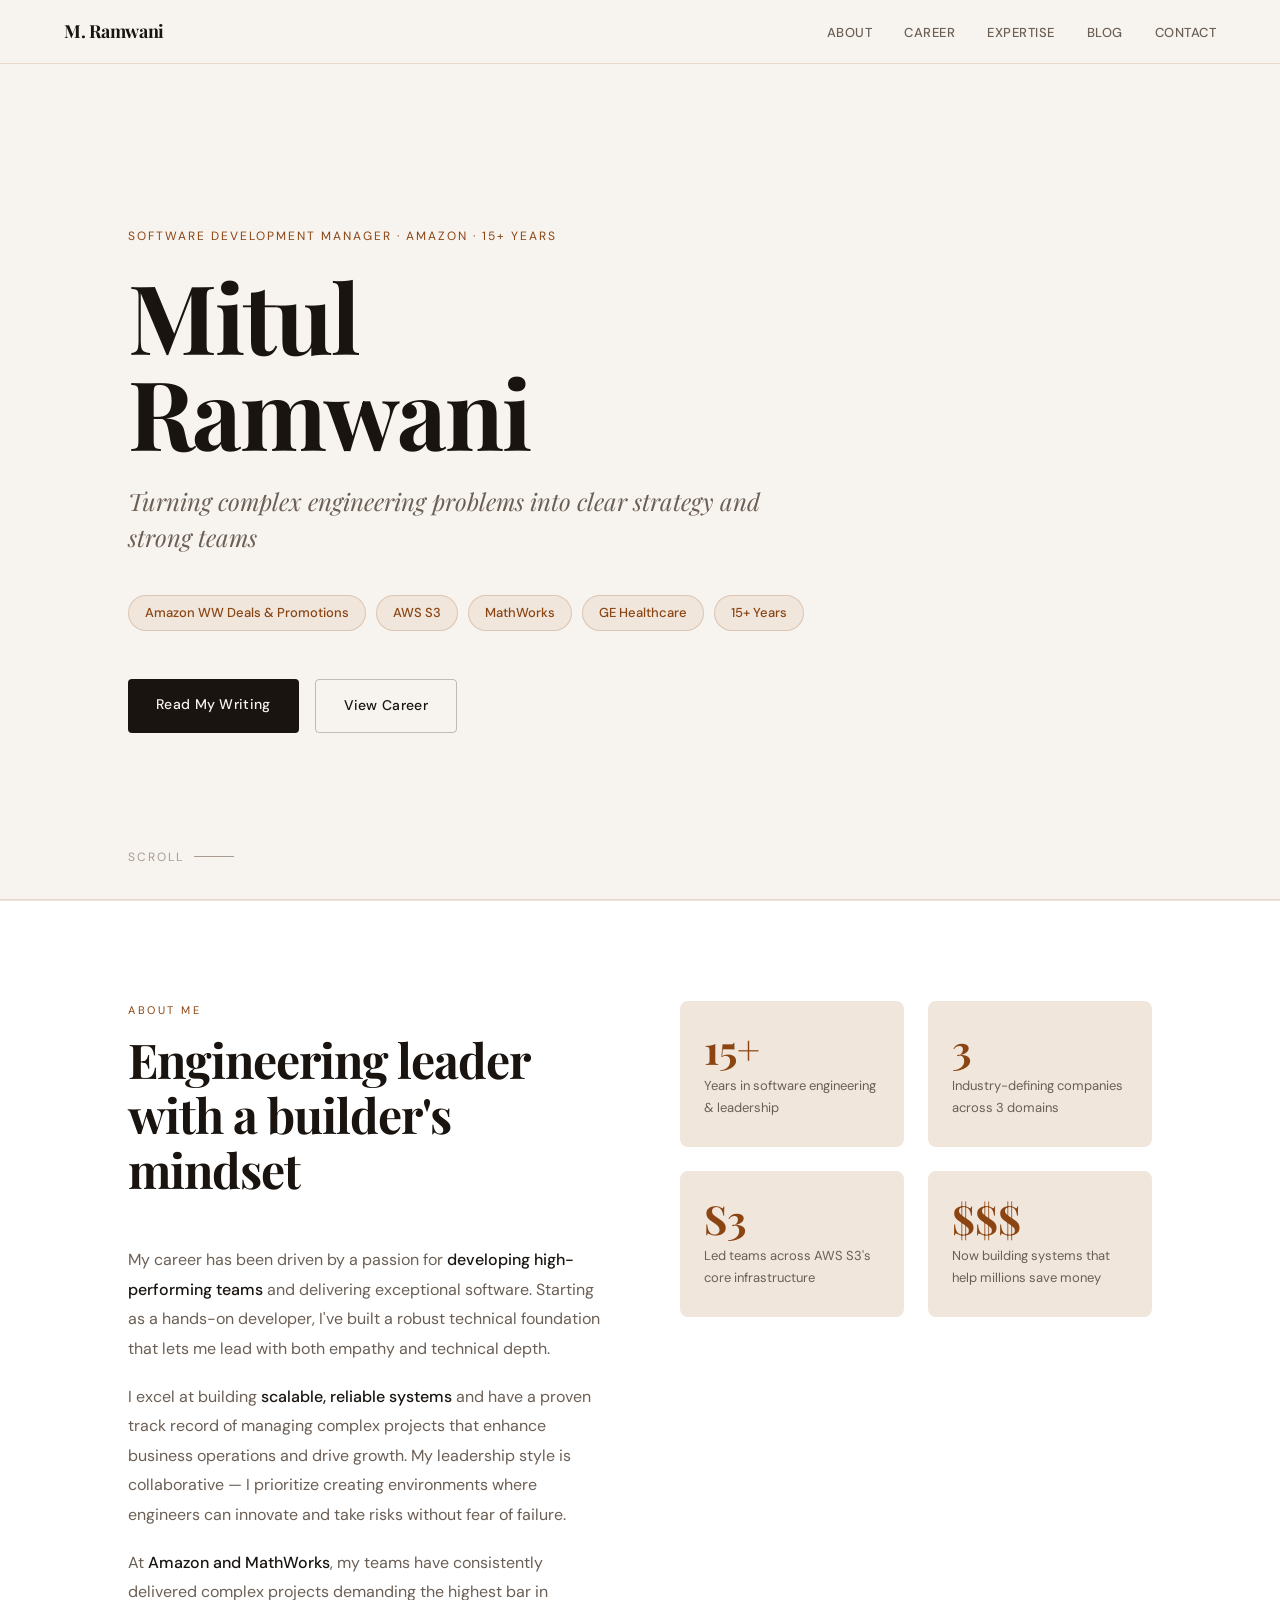
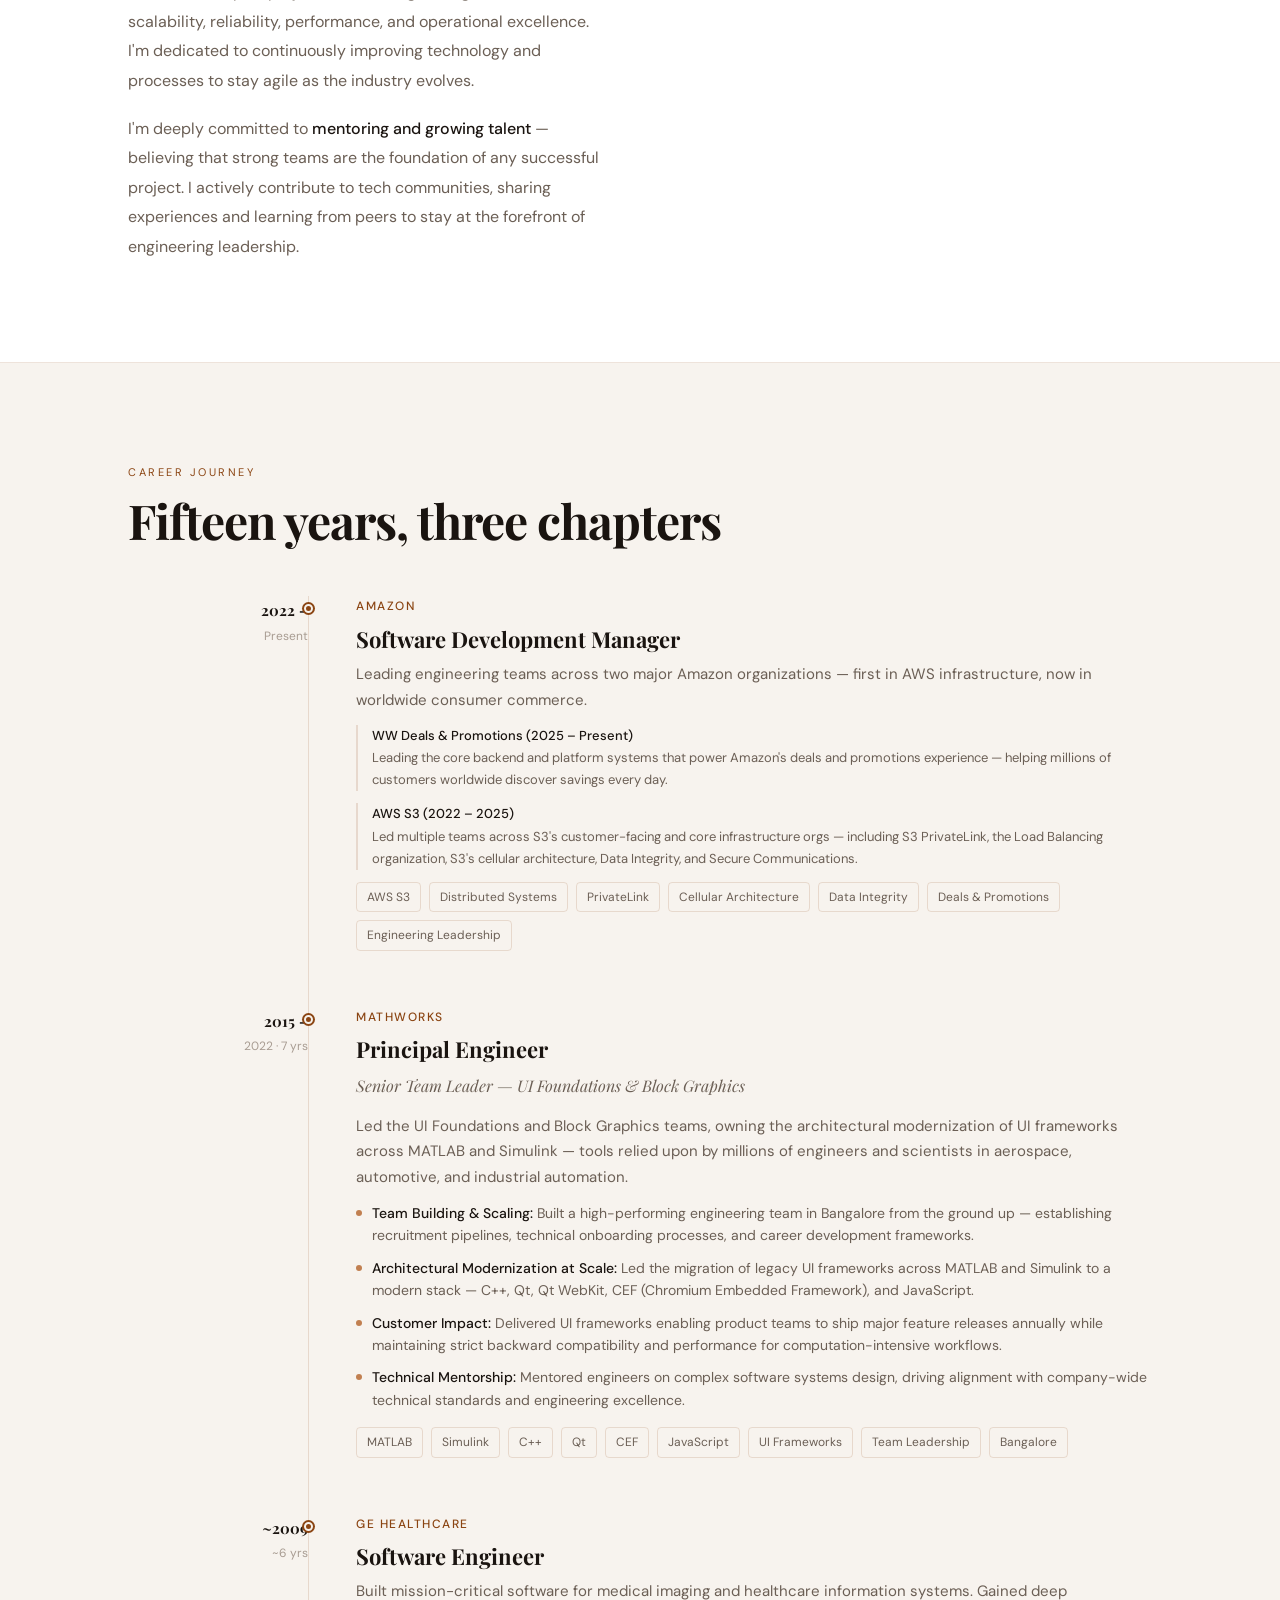
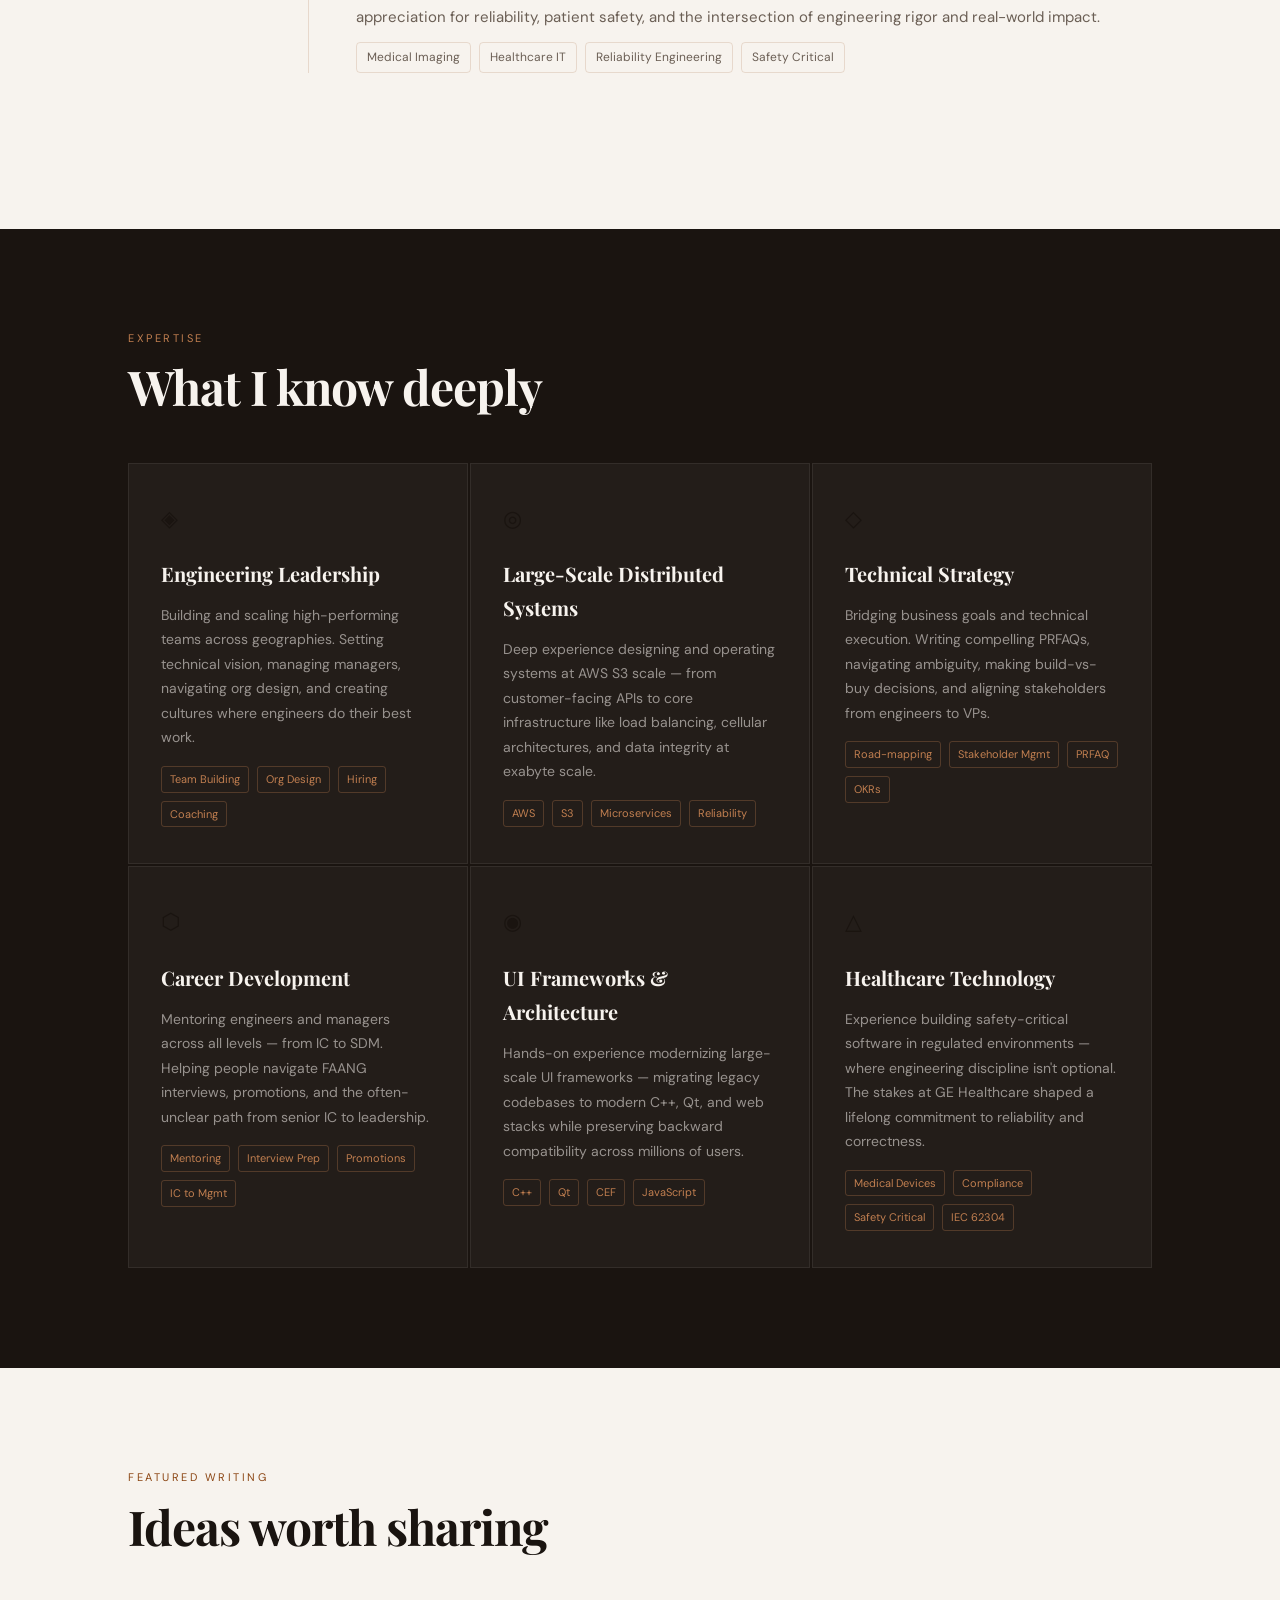
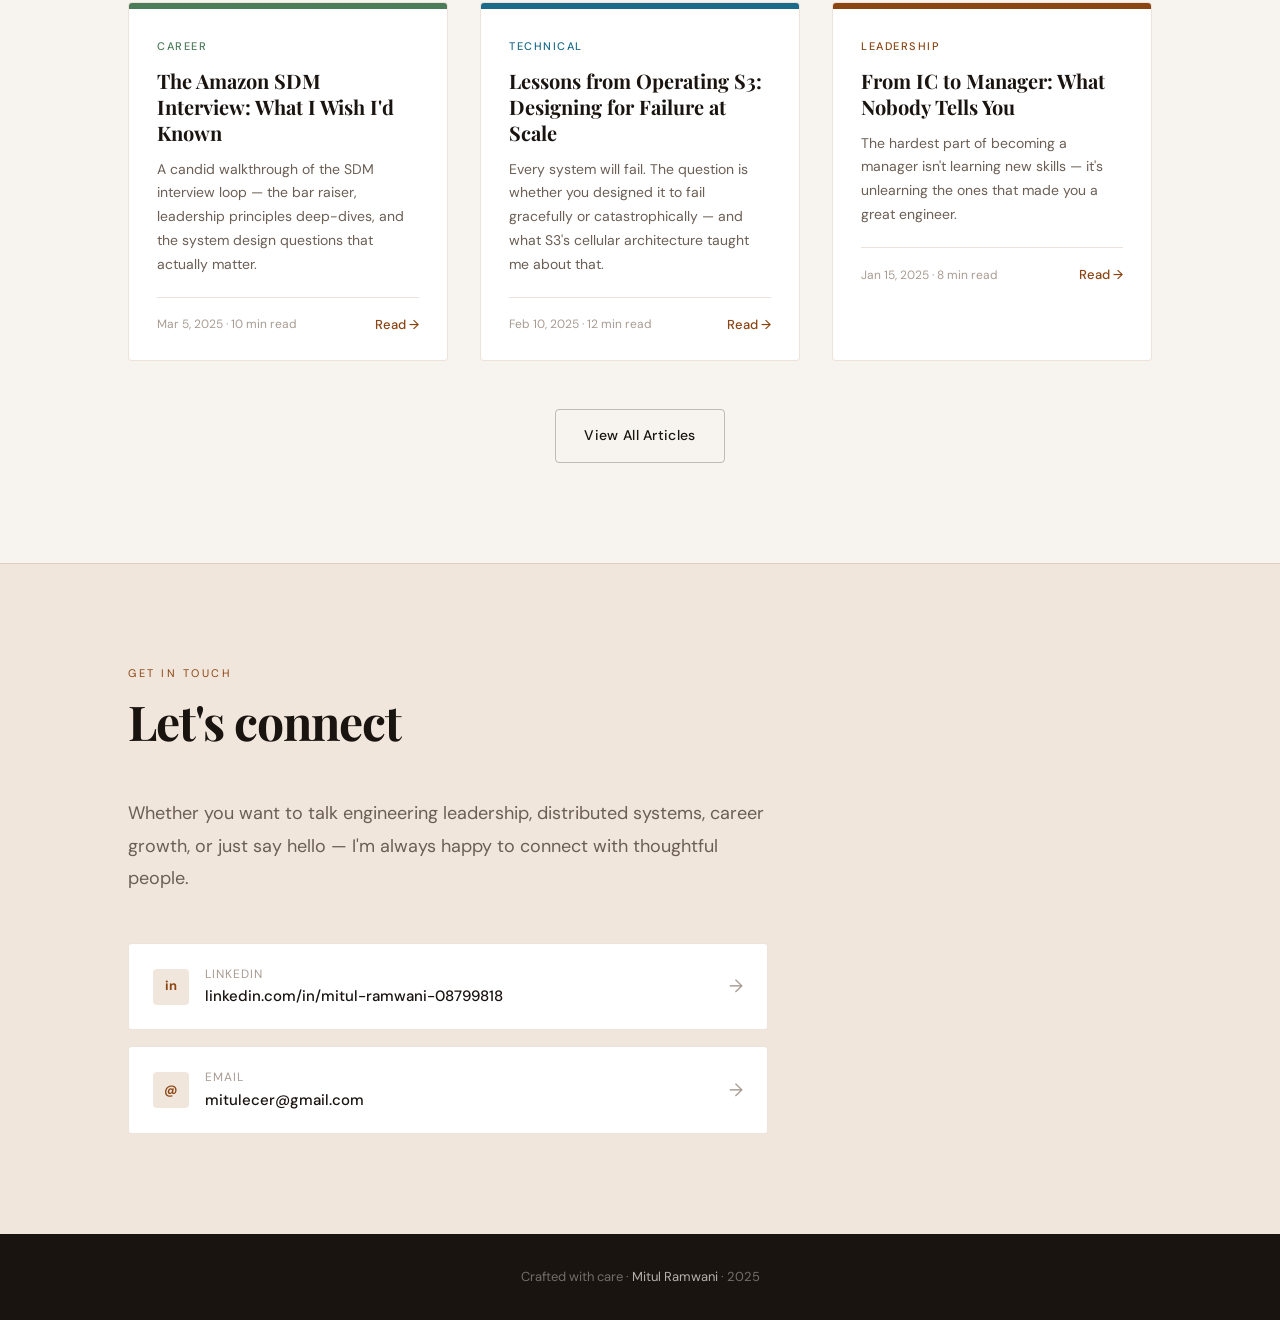
==== index.html @ 4fcb5274 "Add files via upload" ====
<!DOCTYPE html>
<html lang="en">
<head>
  <meta charset="UTF-8">
  <meta name="viewport" content="width=device-width, initial-scale=1.0">
  <meta name="description" content="Mitul Ramwani — Software Development Manager at Amazon. Engineering leader with 15+ years across Amazon, MathWorks, and GE Healthcare.">
  <title>Mitul Ramwani — Engineering Leader</title>
  <link href="https://fonts.googleapis.com/css2?family=Playfair+Display:wght@400;500;700&family=DM+Sans:wght@300;400;500&display=swap" rel="stylesheet">
  <link rel="stylesheet" href="css/styles.css">
</head>
<body>

  <!-- Each div is a slot — loader.js fetches and injects the matching section file -->
  <div id="nav-slot"></div>
  <div id="hero-slot"></div>
  <div id="about-slot"></div>
  <div id="career-slot"></div>
  <div id="expertise-slot"></div>
  <div id="blog-slot"></div>
  <div id="contact-slot"></div>

  <footer>
    Crafted with care &middot; <span>Mitul Ramwani</span> &middot; 2025
  </footer>

  <script src="js/blog-loader.js"></script>
  <script src="js/loader.js"></script>
</body>
</html>
---- css/styles.css ----
*, *::before, *::after { box-sizing: border-box; margin: 0; padding: 0; }
:root {
  --cream: #F7F3EE; --ink: #1A1410; --ink-muted: #6B5F55; --ink-light: #A89C92;
  --accent: #8B4513; --accent-light: #C17F50; --accent-pale: #F0E6DC;
  --border: rgba(139, 69, 19, 0.15);
  --serif: 'Playfair Display', Georgia, serif;
  --sans: 'DM Sans', system-ui, sans-serif;
}
html { scroll-behavior: smooth; }
body { background: var(--cream); color: var(--ink); font-family: var(--sans); font-size: 16px; line-height: 1.7; }

/* NAV */
nav { position: fixed; top: 0; left: 0; right: 0; z-index: 100; background: rgba(247,243,238,0.92); backdrop-filter: blur(8px); border-bottom: 1px solid var(--border); padding: 0 5%; display: flex; justify-content: space-between; align-items: center; height: 64px; }
.nav-logo { font-family: var(--serif); font-size: 18px; font-weight: 700; letter-spacing: -0.3px; color: var(--ink); text-decoration: none; }
.nav-links { display: flex; gap: 32px; list-style: none; }
.nav-links a { font-size: 13px; font-weight: 500; letter-spacing: 0.5px; text-transform: uppercase; color: var(--ink-muted); text-decoration: none; transition: color 0.2s; }
.nav-links a:hover { color: var(--accent); }

/* SECTIONS */
section { padding: 100px 10%; }

/* HERO */
.hero { min-height: 100vh; display: flex; flex-direction: column; justify-content: center; padding-top: 120px; padding-bottom: 60px; border-bottom: 1px solid var(--border); position: relative; }
.hero-eyebrow { font-size: 12px; letter-spacing: 2px; text-transform: uppercase; color: var(--accent); margin-bottom: 20px; }
.hero-name { font-family: var(--serif); font-size: clamp(52px, 8vw, 96px); font-weight: 700; line-height: 1.0; letter-spacing: -2px; color: var(--ink); margin-bottom: 24px; }
.hero-tagline { font-family: var(--serif); font-size: clamp(18px, 2.5vw, 24px); font-weight: 400; font-style: italic; color: var(--ink-muted); margin-bottom: 40px; max-width: 640px; line-height: 1.5; }
.hero-pills { display: flex; flex-wrap: wrap; gap: 10px; margin-bottom: 48px; }
.pill { background: var(--accent-pale); color: var(--accent); border: 1px solid rgba(139,69,19,0.2); border-radius: 100px; padding: 6px 16px; font-size: 13px; font-weight: 500; }
.hero-ctas { display: flex; gap: 16px; flex-wrap: wrap; }
.btn-primary { background: var(--ink); color: var(--cream); padding: 14px 28px; border-radius: 4px; font-size: 14px; font-weight: 500; text-decoration: none; letter-spacing: 0.3px; transition: background 0.2s; display: inline-block; }
.btn-primary:hover { background: var(--accent); }
.btn-secondary { background: transparent; color: var(--ink); border: 1px solid rgba(26,20,16,0.25); padding: 14px 28px; border-radius: 4px; font-size: 14px; font-weight: 500; text-decoration: none; letter-spacing: 0.3px; transition: all 0.2s; display: inline-block; }
.btn-secondary:hover { border-color: var(--accent); color: var(--accent); }
.hero-scroll { position: absolute; bottom: 32px; left: 10%; font-size: 12px; letter-spacing: 2px; text-transform: uppercase; color: var(--ink-light); display: flex; align-items: center; gap: 10px; }
.hero-scroll::after { content: ''; display: block; width: 40px; height: 1px; background: var(--ink-light); }

/* SHARED SECTION HEADERS */
.section-label { font-size: 11px; letter-spacing: 2.5px; text-transform: uppercase; color: var(--accent); margin-bottom: 12px; }
.section-title { font-family: var(--serif); font-size: clamp(32px, 4vw, 48px); font-weight: 700; line-height: 1.15; color: var(--ink); margin-bottom: 48px; letter-spacing: -1px; }

/* ABOUT */
.about { background: white; border-top: 1px solid var(--border); border-bottom: 1px solid var(--border); }
.about-grid { display: grid; grid-template-columns: 1fr 1fr; gap: 80px; align-items: start; }
.about-text p { font-size: 16px; color: var(--ink-muted); margin-bottom: 18px; line-height: 1.85; }
.about-text p strong { color: var(--ink); font-weight: 500; }
.about-text p:last-child { margin-bottom: 0; }
.about-stats { display: grid; grid-template-columns: 1fr 1fr; gap: 24px; }
.stat-card { background: var(--accent-pale); border-radius: 8px; padding: 28px 24px; }
.stat-number { font-family: var(--serif); font-size: 40px; font-weight: 700; color: var(--accent); line-height: 1; margin-bottom: 6px; }
.stat-label { font-size: 13px; color: var(--ink-muted); font-weight: 400; }

/* CAREER TIMELINE */
.timeline { position: relative; }
.timeline::before { content: ''; position: absolute; left: 180px; top: 0; bottom: 0; width: 1px; background: var(--border); }
.timeline-item { display: grid; grid-template-columns: 180px 1fr; gap: 48px; margin-bottom: 56px; position: relative; }
.timeline-item::before { content: ''; position: absolute; left: 176px; top: 8px; width: 9px; height: 9px; border-radius: 50%; background: var(--accent); border: 2px solid var(--cream); box-shadow: 0 0 0 2px var(--accent); z-index: 1; }
.timeline-date { text-align: right; padding-top: 2px; }
.timeline-year { font-family: var(--serif); font-size: 15px; font-weight: 700; color: var(--ink); }
.timeline-period { font-size: 12px; color: var(--ink-light); margin-top: 2px; }
.timeline-company { font-size: 12px; letter-spacing: 1.5px; text-transform: uppercase; color: var(--accent); margin-bottom: 4px; font-weight: 500; }
.timeline-role { font-family: var(--serif); font-size: 22px; font-weight: 700; color: var(--ink); margin-bottom: 4px; }
.timeline-role-sub { font-family: var(--serif); font-size: 16px; font-weight: 400; font-style: italic; color: var(--ink-muted); margin-bottom: 14px; }
.timeline-desc { font-size: 15px; color: var(--ink-muted); line-height: 1.7; margin-bottom: 12px; }
.timeline-sub { font-size: 13px; color: var(--ink-muted); line-height: 1.7; margin-bottom: 12px; padding-left: 14px; border-left: 2px solid var(--border); }
.timeline-sub strong { color: var(--ink); font-weight: 500; font-size: 13px; }
.timeline-accomplishments { margin-bottom: 16px; }
.accomplishment { display: flex; gap: 10px; margin-bottom: 10px; align-items: flex-start; }
.accomplishment-dot { width: 6px; height: 6px; border-radius: 50%; background: var(--accent-light); margin-top: 8px; flex-shrink: 0; }
.accomplishment-text { font-size: 14px; color: var(--ink-muted); line-height: 1.6; }
.accomplishment-text strong { color: var(--ink); font-weight: 500; }
.timeline-tags { display: flex; flex-wrap: wrap; gap: 8px; }
.tag { background: transparent; border: 1px solid var(--border); border-radius: 4px; padding: 4px 10px; font-size: 12px; color: var(--ink-muted); font-weight: 400; }

/* EXPERTISE */
.expertise-bg { background: var(--ink); }
.expertise-bg .section-title { color: var(--cream); }
.expertise-bg .section-label { color: var(--accent-light); }
.expertise-grid { display: grid; grid-template-columns: repeat(3, 1fr); gap: 2px; }
.expertise-card { background: rgba(255,255,255,0.04); padding: 36px 32px; border: 1px solid rgba(255,255,255,0.07); transition: background 0.2s; }
.expertise-card:hover { background: rgba(255,255,255,0.08); }
.expertise-icon { font-size: 22px; margin-bottom: 20px; display: block; }
.expertise-title { font-family: var(--serif); font-size: 20px; font-weight: 700; color: var(--cream); margin-bottom: 12px; }
.expertise-desc { font-size: 14px; color: rgba(247,243,238,0.55); line-height: 1.75; }
.expertise-skills { margin-top: 16px; display: flex; flex-wrap: wrap; gap: 8px; }
.expertise-skill { font-size: 11px; color: var(--accent-light); border: 1px solid rgba(193,127,80,0.3); border-radius: 3px; padding: 3px 8px; }

/* BLOG */
.blog-grid { display: grid; grid-template-columns: repeat(3, 1fr); gap: 32px; }
.blog-card { background: white; border: 1px solid var(--border); border-radius: 4px; overflow: hidden; transition: transform 0.2s; cursor: pointer; }
.blog-card:hover { transform: translateY(-4px); }
.blog-card-top { height: 6px; }
.blog-card-body { padding: 28px 28px 24px; }
.blog-cat { font-size: 11px; letter-spacing: 1.5px; text-transform: uppercase; font-weight: 500; margin-bottom: 12px; }
.blog-title { font-family: var(--serif); font-size: 20px; font-weight: 700; line-height: 1.3; color: var(--ink); margin-bottom: 12px; }
.blog-excerpt { font-size: 14px; color: var(--ink-muted); line-height: 1.7; margin-bottom: 20px; }
.blog-meta { display: flex; justify-content: space-between; align-items: center; font-size: 12px; color: var(--ink-light); border-top: 1px solid var(--border); padding-top: 16px; }
.blog-read-more { font-size: 13px; color: var(--accent); font-weight: 500; text-decoration: none; }

/* CONTACT */
.contact-bg { background: var(--accent-pale); border-top: 1px solid var(--border); }
.contact-inner { max-width: 640px; }
.contact-intro { font-size: 18px; color: var(--ink-muted); line-height: 1.8; margin-bottom: 48px; }
.contact-links { display: flex; flex-direction: column; gap: 16px; }
.contact-link { display: flex; align-items: center; gap: 16px; padding: 20px 24px; background: white; border: 1px solid var(--border); border-radius: 4px; text-decoration: none; color: var(--ink); transition: border-color 0.2s, transform 0.15s; }
.contact-link:hover { border-color: var(--accent); transform: translateX(4px); }
.contact-link-icon { width: 36px; height: 36px; background: var(--accent-pale); border-radius: 4px; display: flex; align-items: center; justify-content: center; font-size: 13px; font-weight: 700; color: var(--accent); flex-shrink: 0; }
.contact-link-text { flex: 1; }
.contact-link-label { font-size: 12px; color: var(--ink-light); text-transform: uppercase; letter-spacing: 1px; }
.contact-link-value { font-size: 15px; font-weight: 500; color: var(--ink); }
.contact-link-arrow { font-size: 18px; color: var(--ink-light); }

/* FOOTER */
footer { background: var(--ink); color: rgba(247,243,238,0.4); text-align: center; padding: 32px; font-size: 13px; }
footer span { color: rgba(247,243,238,0.7); }

/* RESPONSIVE */
@media (max-width: 900px) {
  .about-grid { grid-template-columns: 1fr; gap: 48px; }
  .expertise-grid { grid-template-columns: 1fr; }
  .blog-grid { grid-template-columns: 1fr; }
  .timeline::before { left: 0; }
  .timeline-item { grid-template-columns: 1fr; gap: 8px; }
  .timeline-item::before { left: -4px; }
  .timeline-date { text-align: left; }
  .nav-links { gap: 16px; }
  section { padding: 80px 6%; }
}
@media (max-width: 600px) {
  .nav-links { display: none; }
  .hero-name { font-size: 52px; }
  .about-stats { grid-template-columns: 1fr; }
}
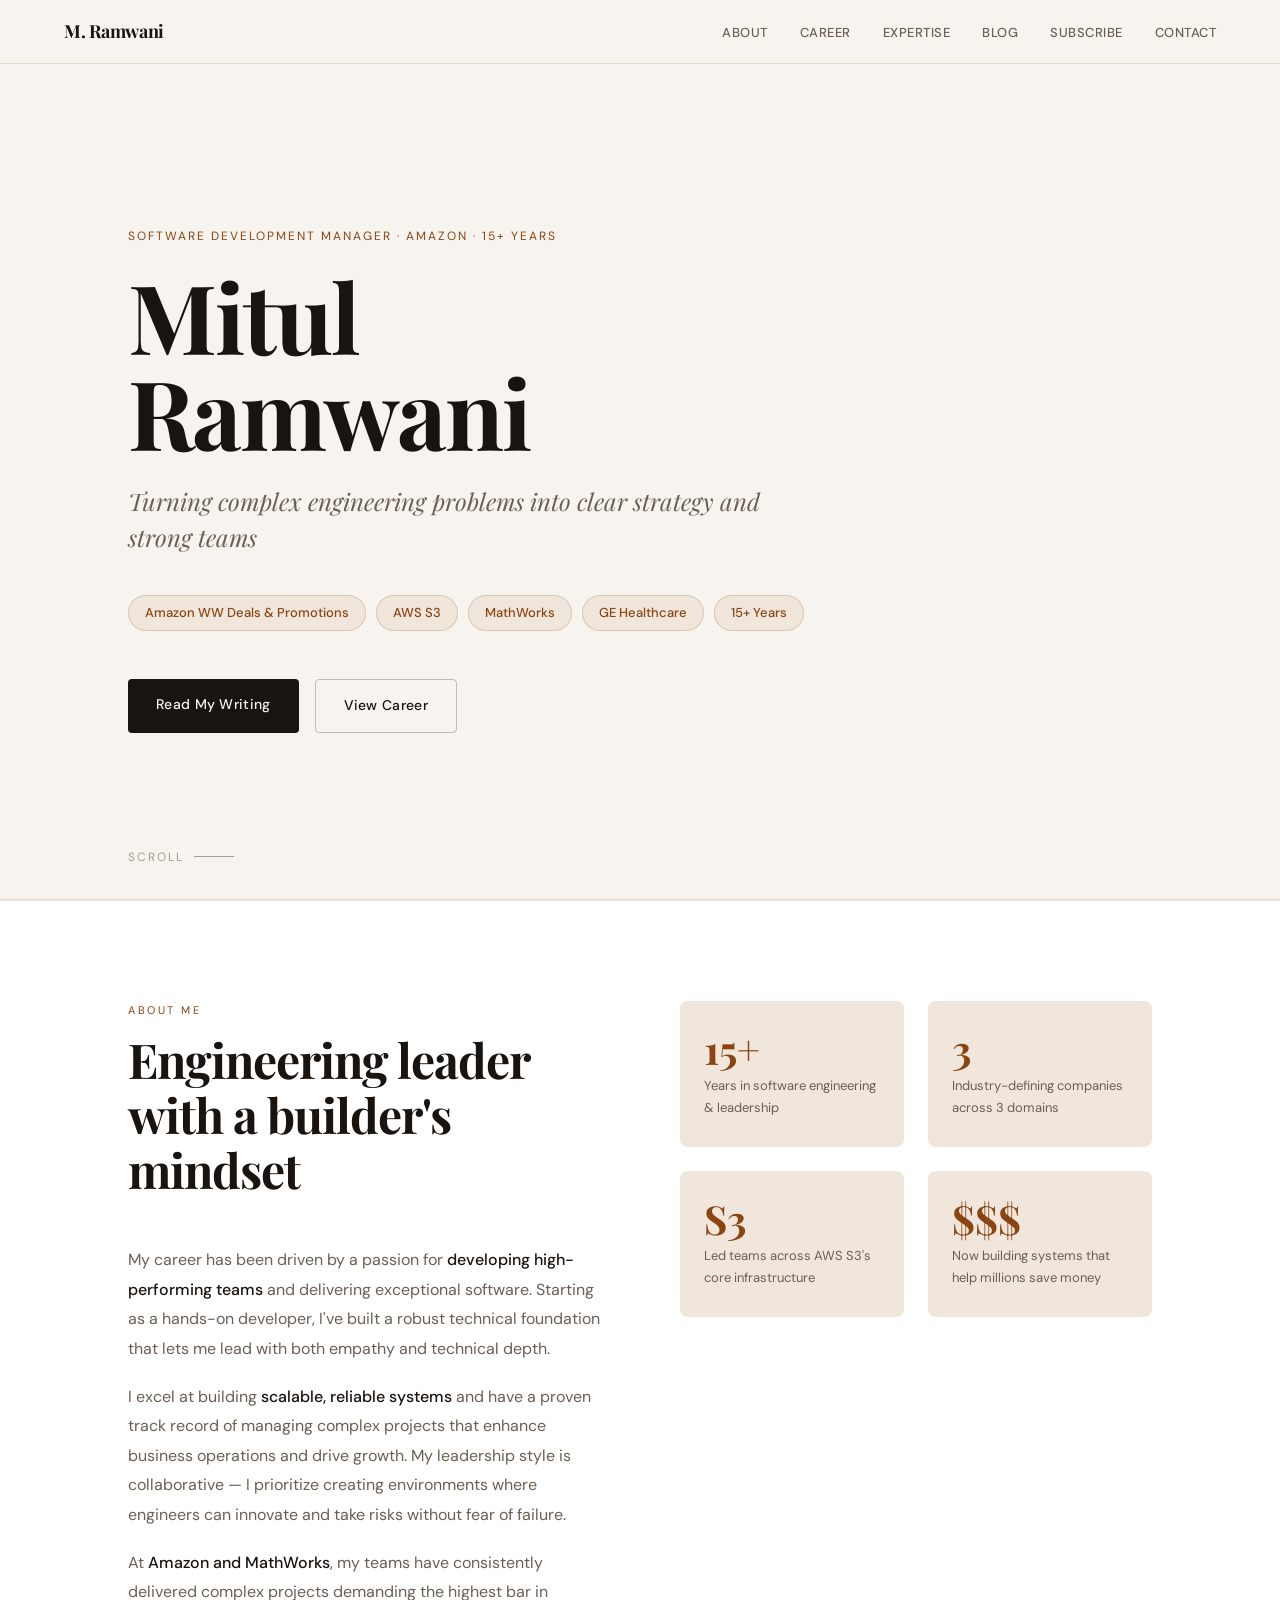
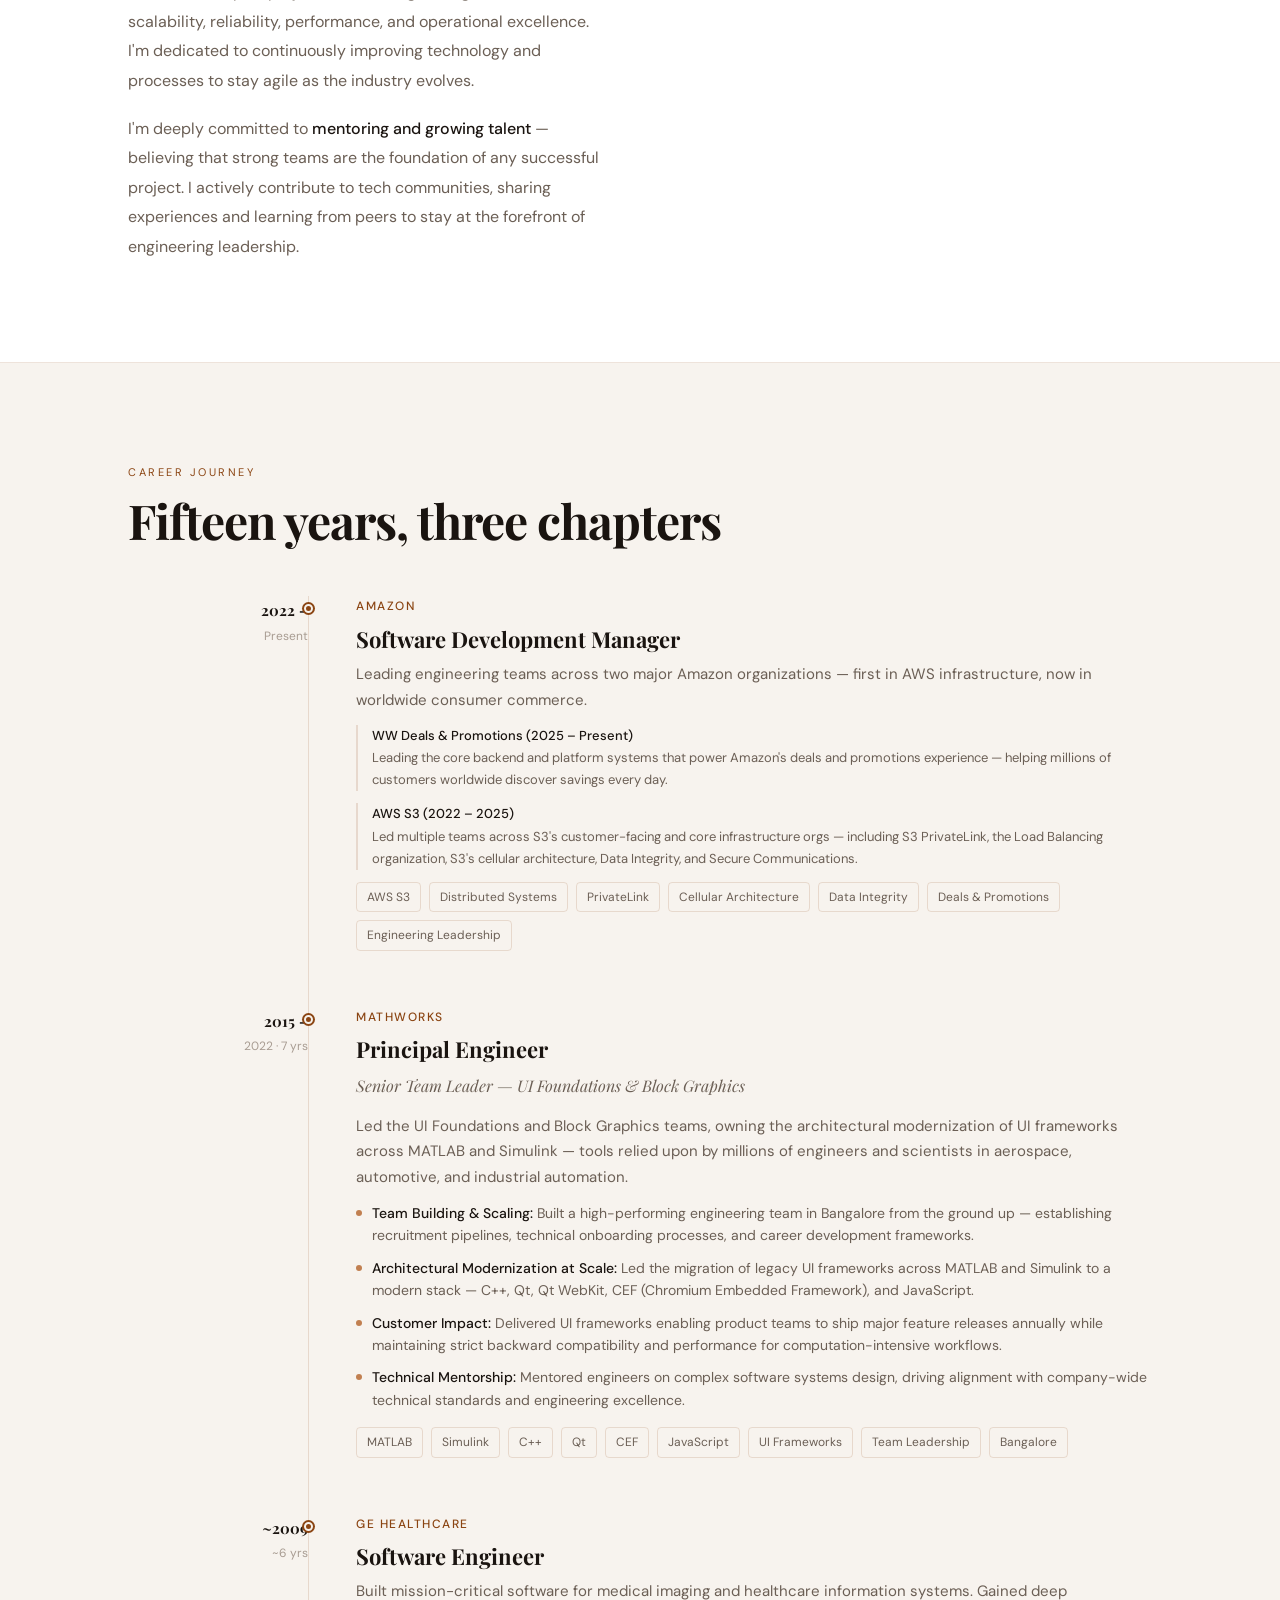
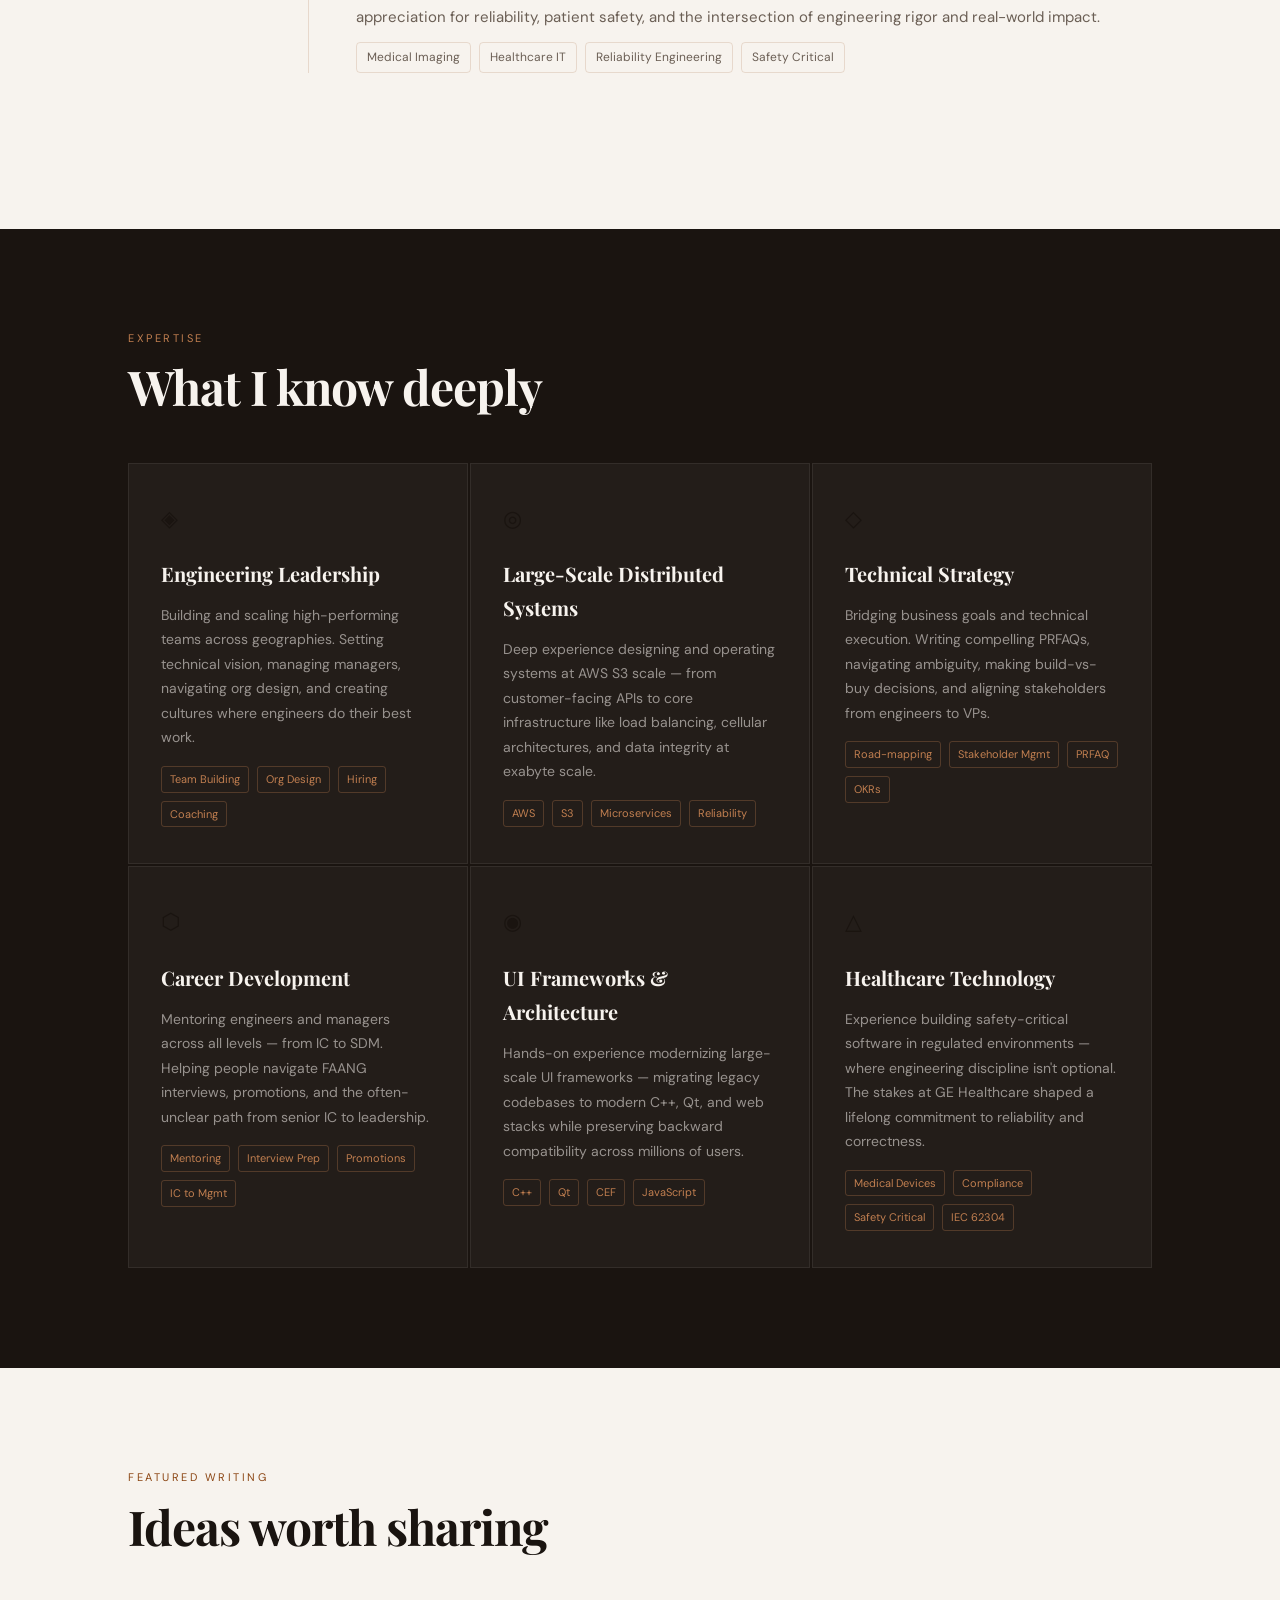
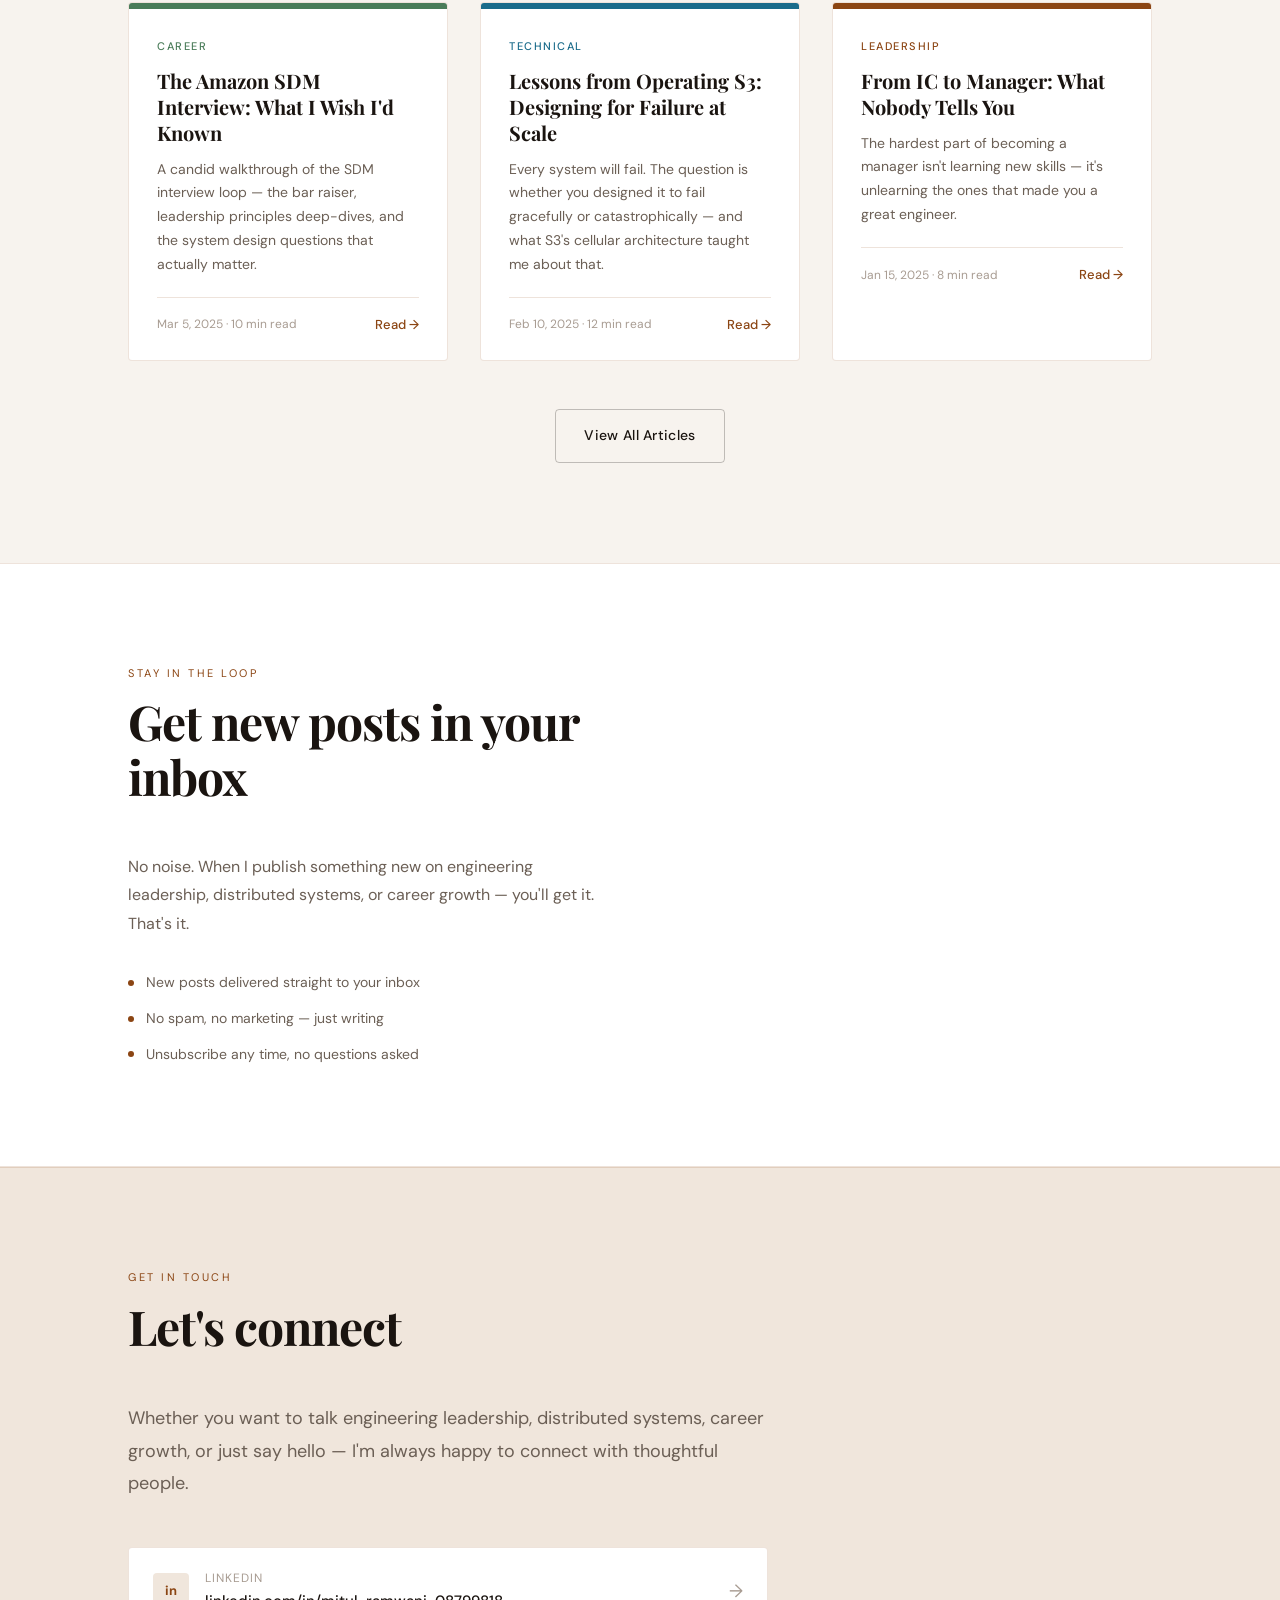
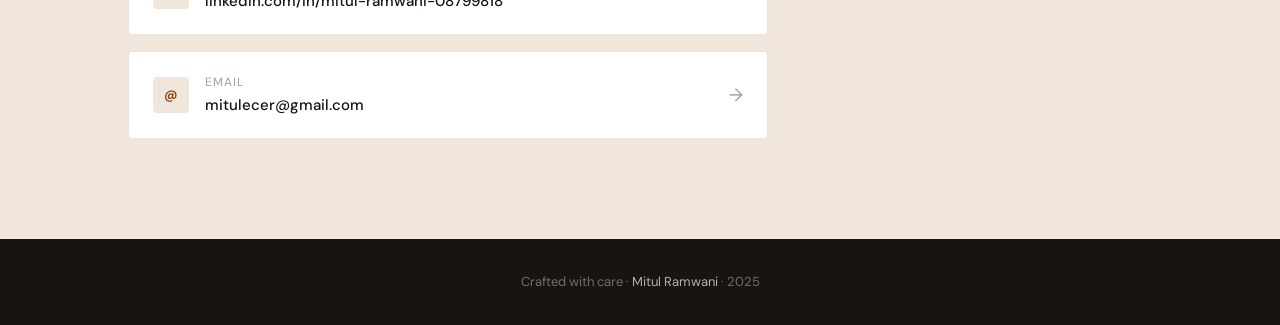
==== commit d6424cf6: "Add files via upload" ====
--- a/index.html
+++ b/index.html
@@ -10,13 +10,13 @@
 </head>
 <body>
 
-  <!-- Each div is a slot — loader.js fetches and injects the matching section file -->
   <div id="nav-slot"></div>
   <div id="hero-slot"></div>
   <div id="about-slot"></div>
   <div id="career-slot"></div>
   <div id="expertise-slot"></div>
   <div id="blog-slot"></div>
+  <div id="subscribe-slot"></div>
   <div id="contact-slot"></div>
 
   <footer>
--- a/css/styles.css
+++ b/css/styles.css
@@ -130,3 +130,23 @@
   .hero-name { font-size: 52px; }
   .about-stats { grid-template-columns: 1fr; }
 }
+
+/* SUBSCRIBE */
+#subscribe { background: white; border-top: 1px solid var(--border); border-bottom: 1px solid var(--border); }
+.subscribe-inner { display: grid; grid-template-columns: 1fr 1fr; gap: 80px; align-items: center; }
+.subscribe-desc { font-size: 16px; color: var(--ink-muted); line-height: 1.8; margin-bottom: 32px; }
+.subscribe-bullets { display: flex; flex-direction: column; gap: 12px; }
+.subscribe-bullet { display: flex; align-items: center; gap: 12px; font-size: 14px; color: var(--ink-muted); }
+.subscribe-bullet-dot { width: 6px; height: 6px; border-radius: 50%; background: var(--accent); flex-shrink: 0; }
+.subscribe-right { display: flex; align-items: center; justify-content: center; }
+.subscribe-form-wrapper { width: 100%; }
+
+/* ConvertKit form overrides — matches site aesthetic */
+.subscribe-form-wrapper .formkit-form { background: transparent !important; border: none !important; padding: 0 !important; box-shadow: none !important; }
+.subscribe-form-wrapper .formkit-field input { font-family: var(--sans) !important; border: 1px solid var(--border) !important; border-radius: 4px !important; padding: 12px 16px !important; font-size: 15px !important; background: var(--cream) !important; color: var(--ink) !important; }
+.subscribe-form-wrapper .formkit-submit { background: var(--ink) !important; border-radius: 4px !important; font-family: var(--sans) !important; font-size: 14px !important; font-weight: 500 !important; letter-spacing: 0.3px !important; padding: 14px 28px !important; transition: background 0.2s !important; }
+.subscribe-form-wrapper .formkit-submit:hover { background: var(--accent) !important; }
+
+@media (max-width: 900px) {
+  .subscribe-inner { grid-template-columns: 1fr; gap: 40px; }
+}
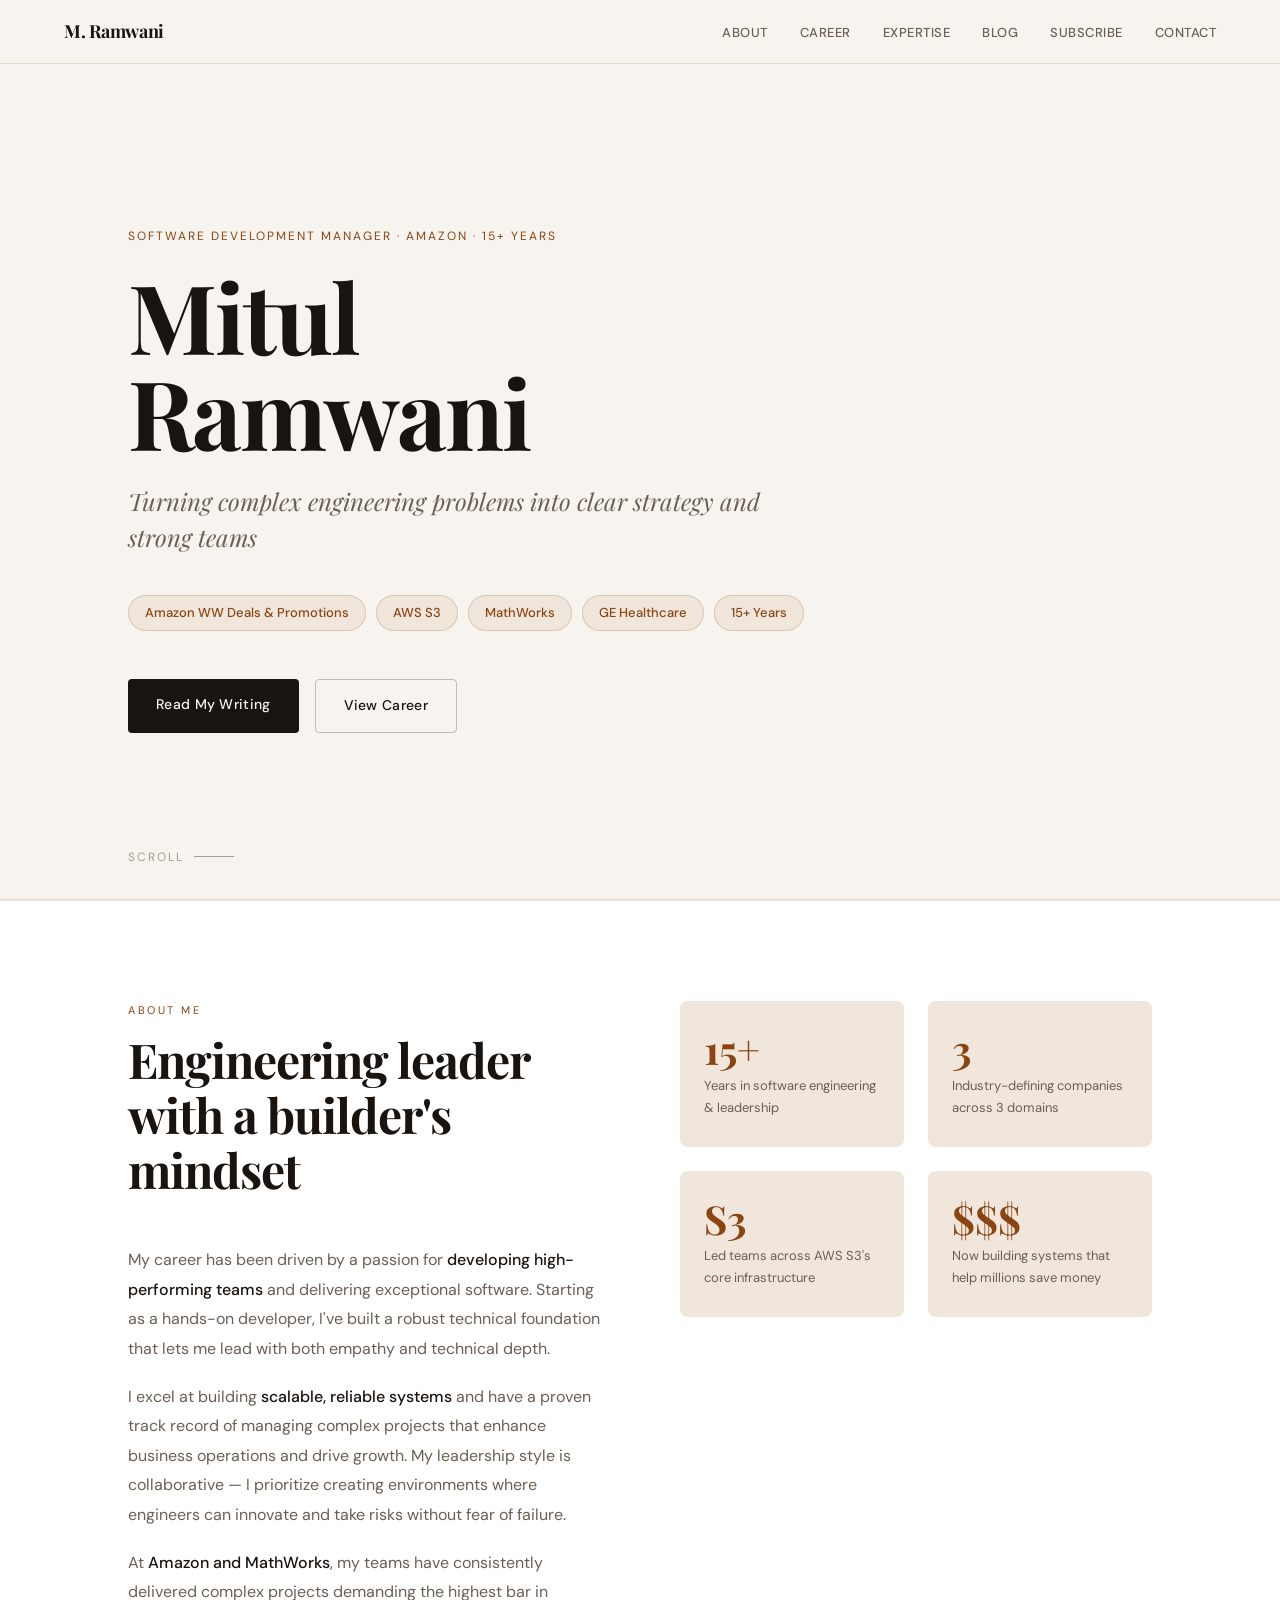
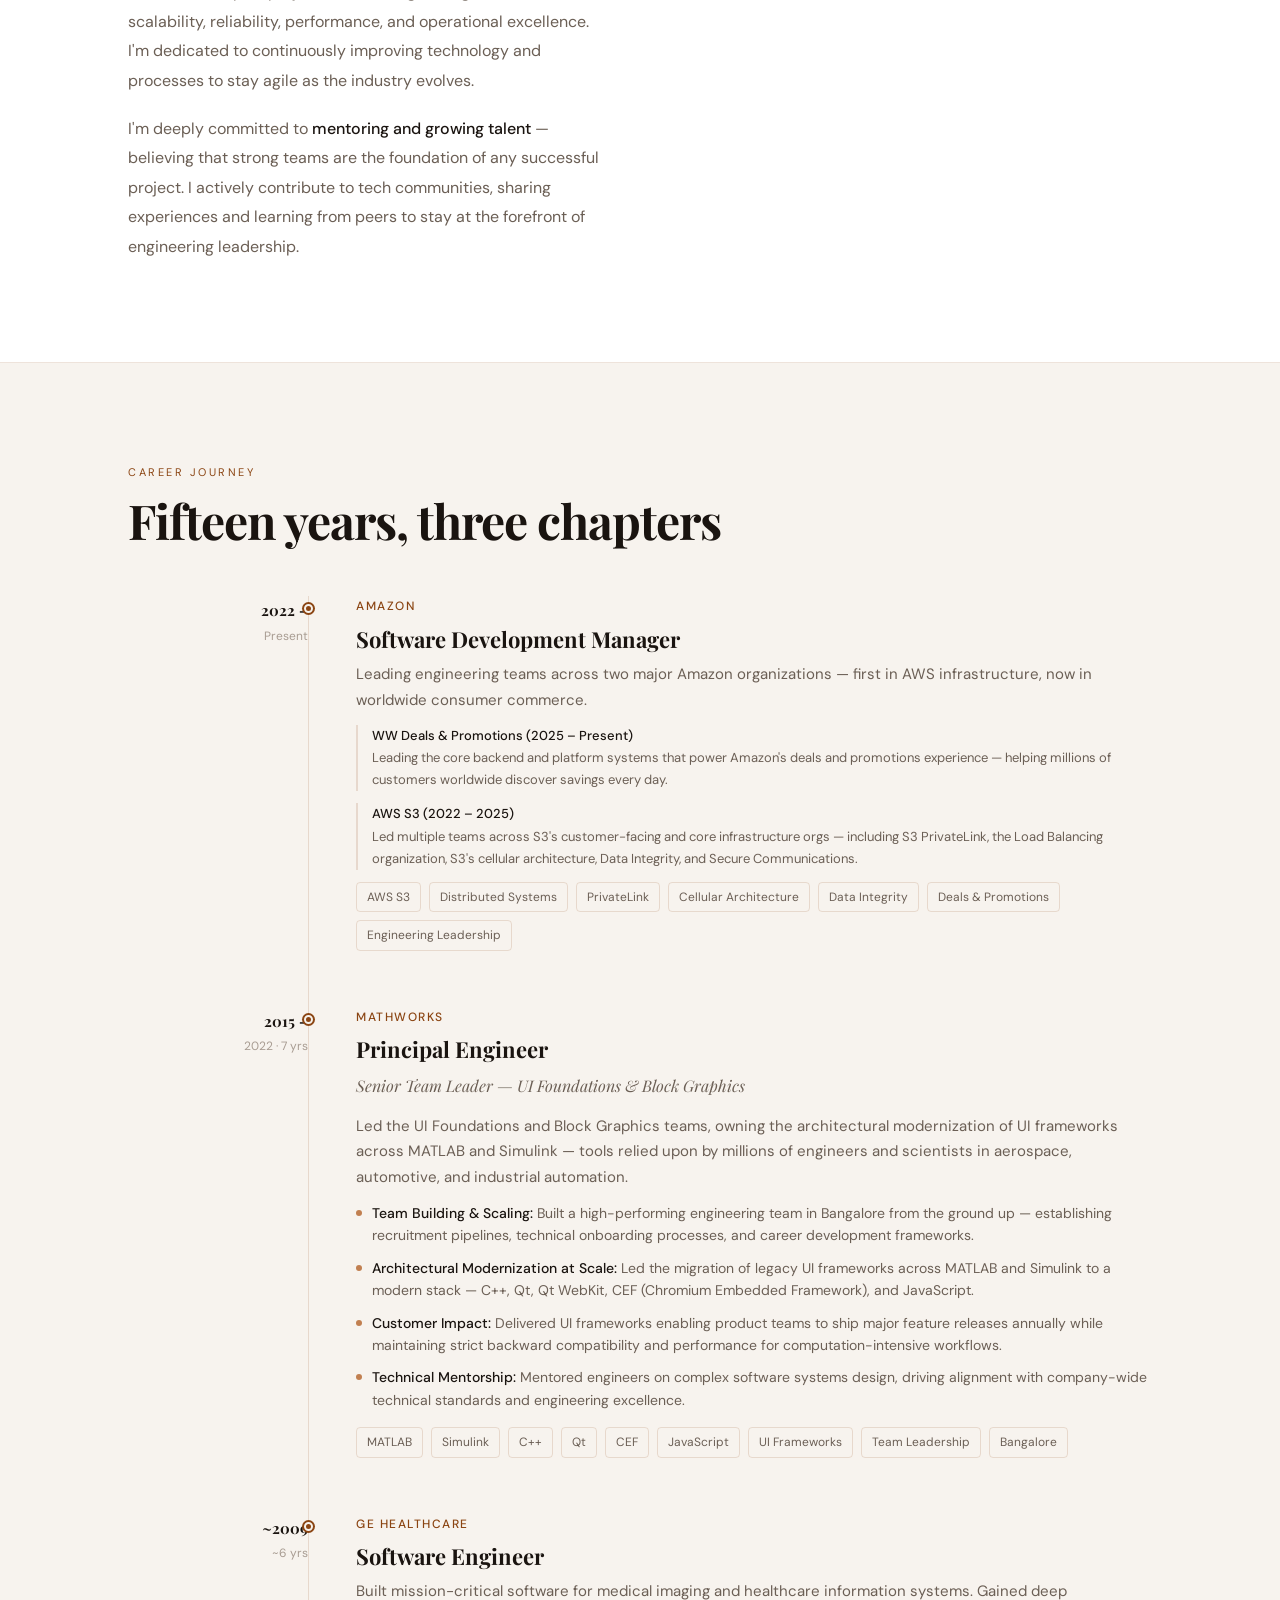
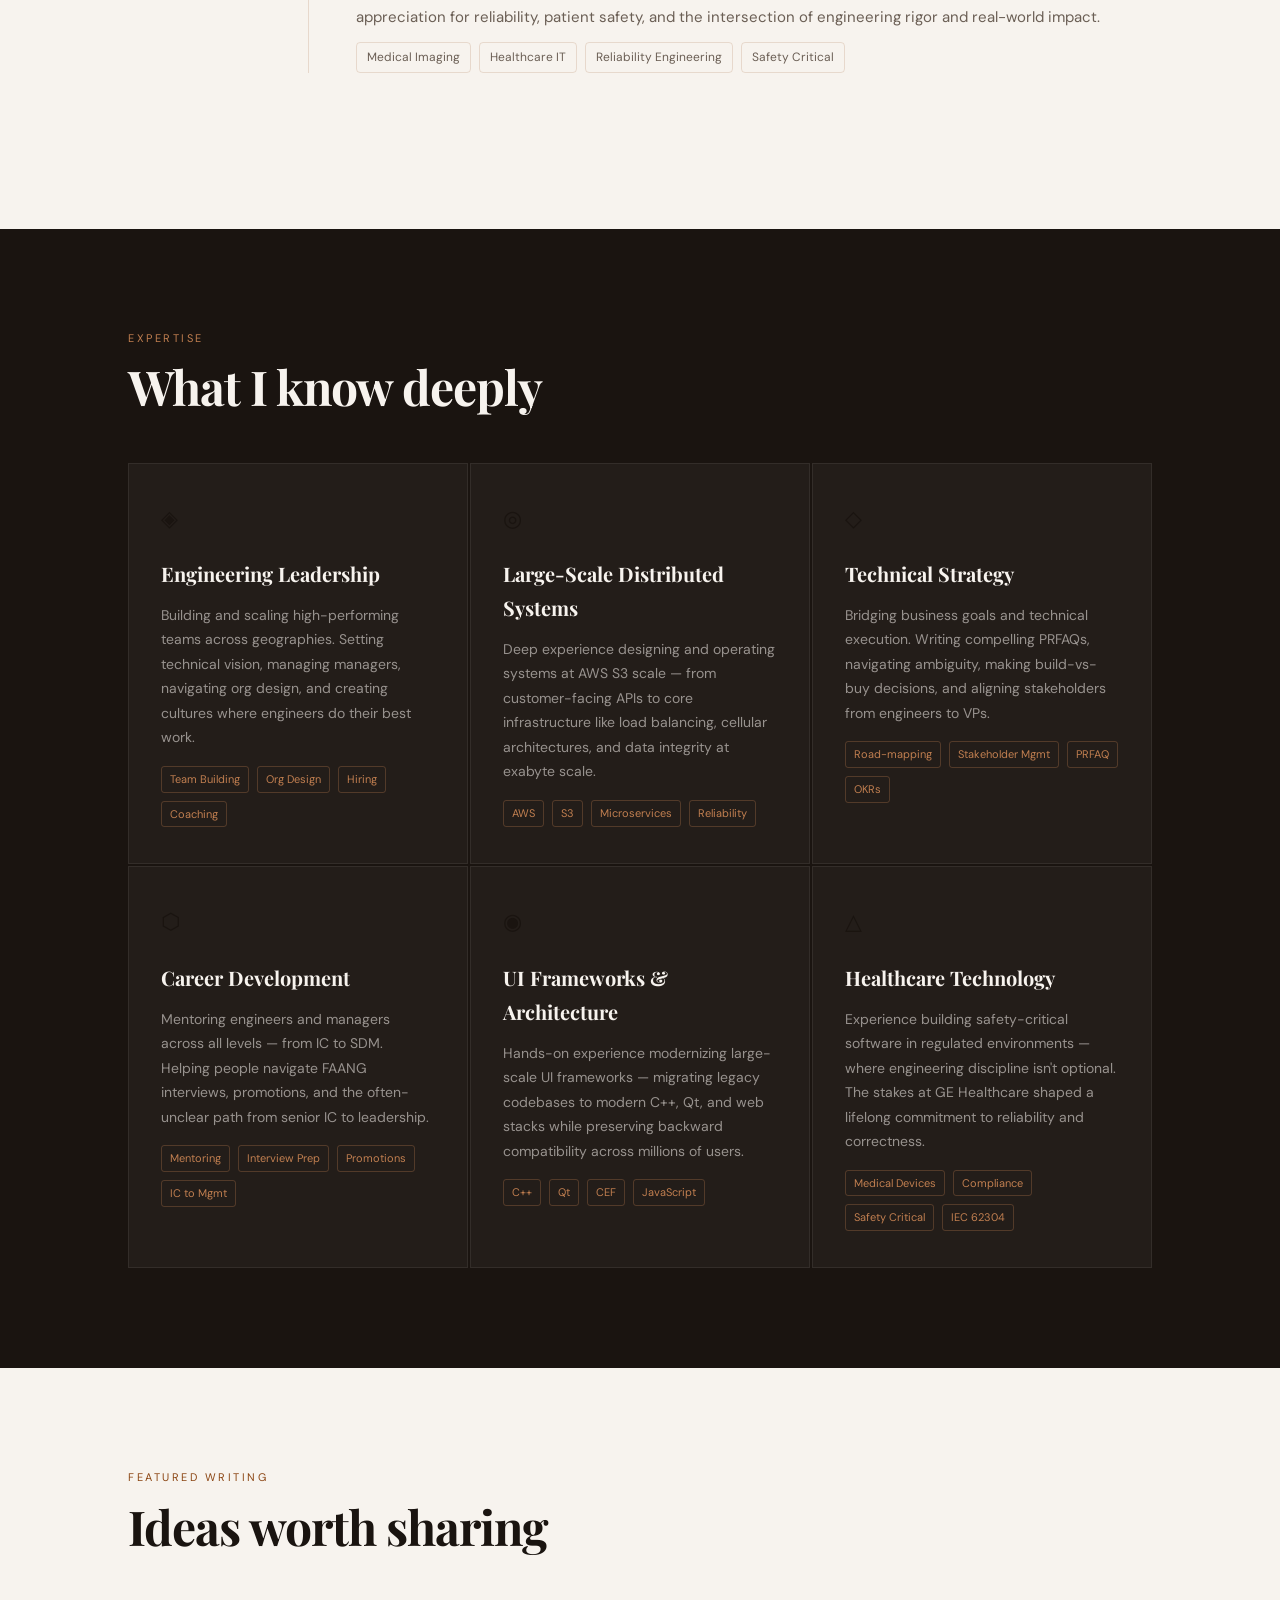
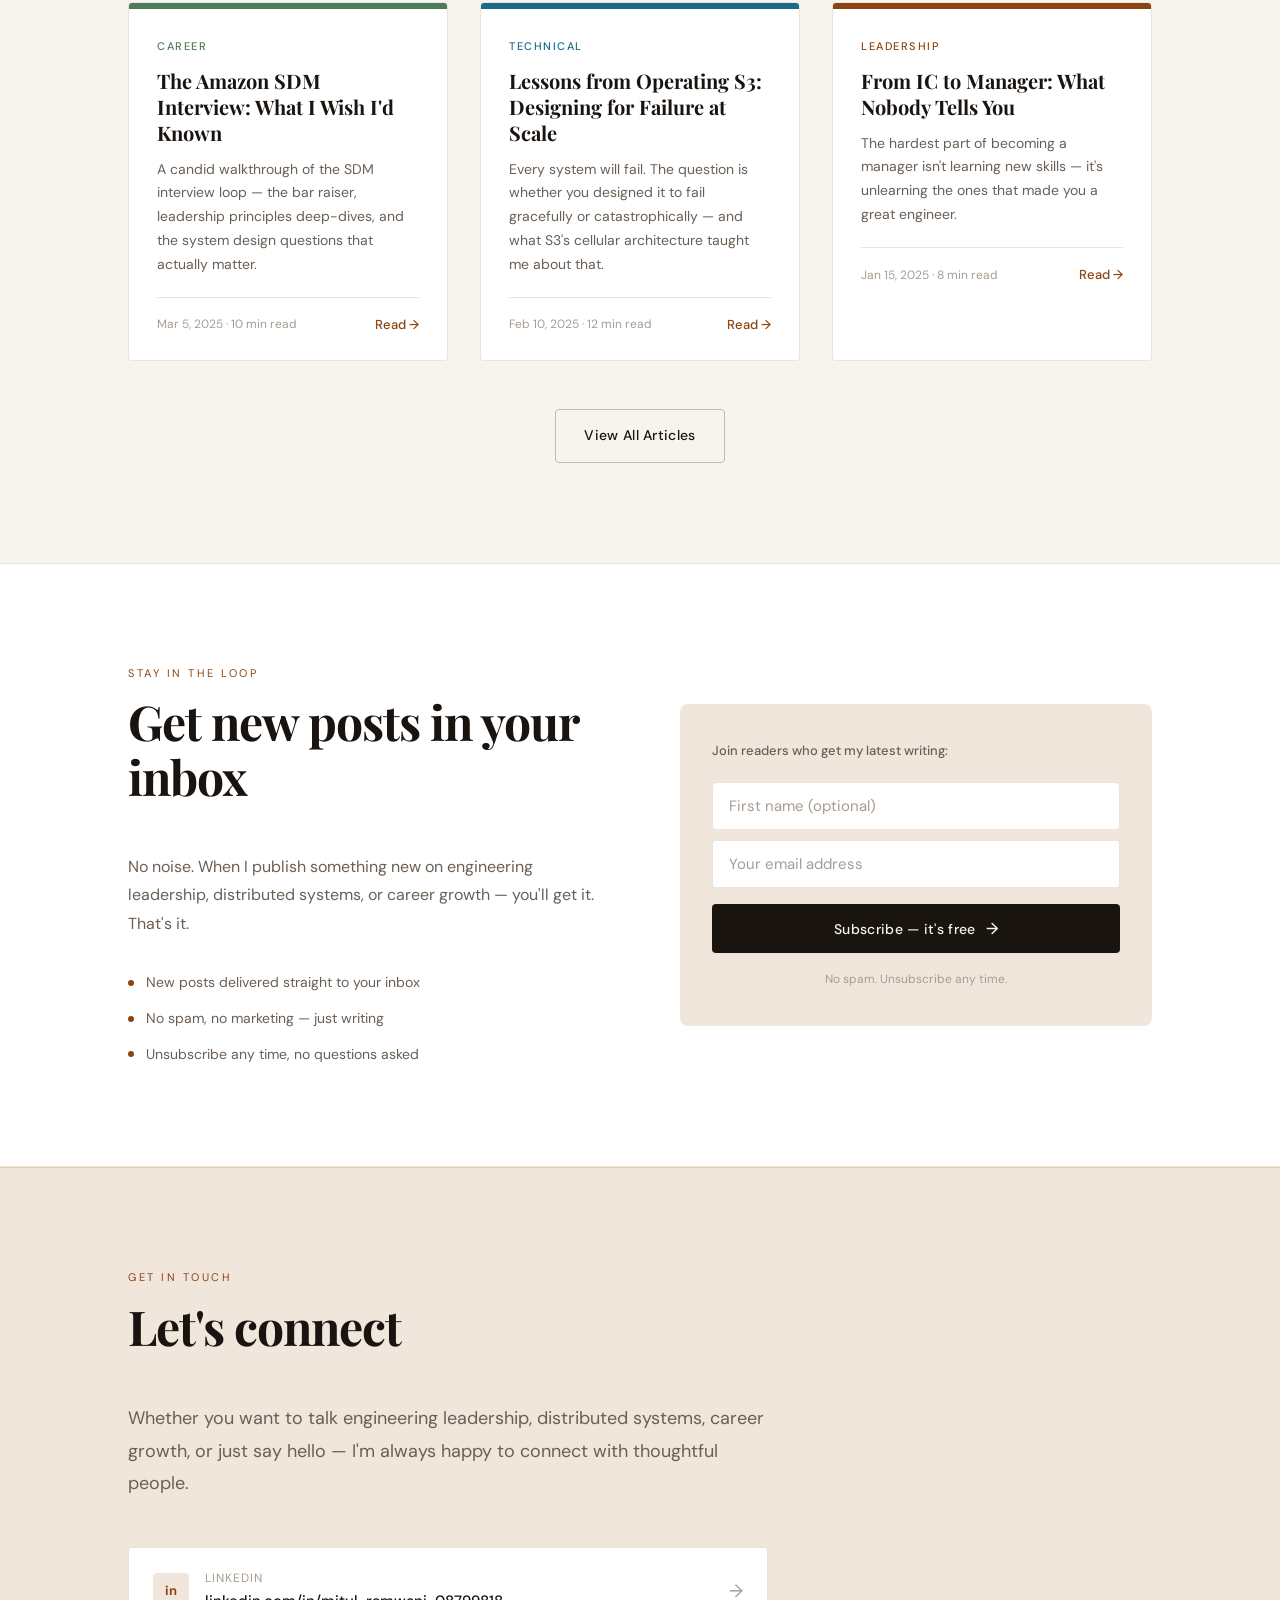
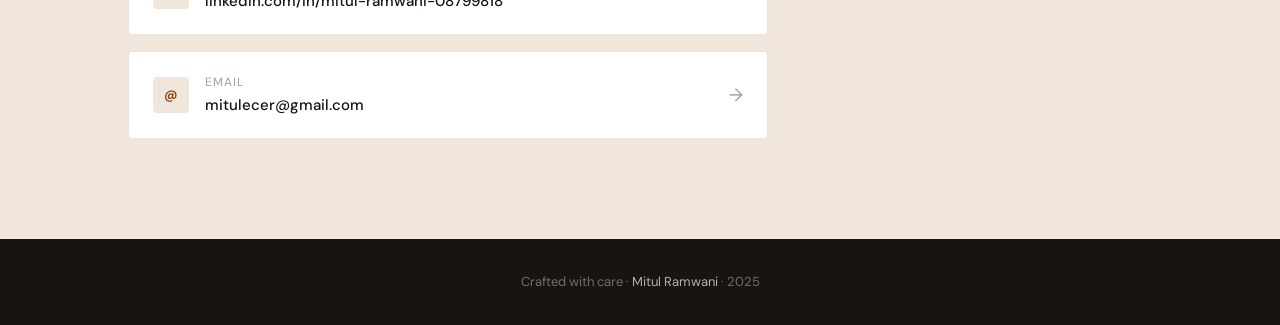
==== commit 4cd52293: "Add files via upload" ====
--- a/css/styles.css
+++ b/css/styles.css
@@ -139,13 +139,21 @@
 .subscribe-bullet { display: flex; align-items: center; gap: 12px; font-size: 14px; color: var(--ink-muted); }
 .subscribe-bullet-dot { width: 6px; height: 6px; border-radius: 50%; background: var(--accent); flex-shrink: 0; }
 .subscribe-right { display: flex; align-items: center; justify-content: center; }
-.subscribe-form-wrapper { width: 100%; }
-
-/* ConvertKit form overrides — matches site aesthetic */
-.subscribe-form-wrapper .formkit-form { background: transparent !important; border: none !important; padding: 0 !important; box-shadow: none !important; }
-.subscribe-form-wrapper .formkit-field input { font-family: var(--sans) !important; border: 1px solid var(--border) !important; border-radius: 4px !important; padding: 12px 16px !important; font-size: 15px !important; background: var(--cream) !important; color: var(--ink) !important; }
-.subscribe-form-wrapper .formkit-submit { background: var(--ink) !important; border-radius: 4px !important; font-family: var(--sans) !important; font-size: 14px !important; font-weight: 500 !important; letter-spacing: 0.3px !important; padding: 14px 28px !important; transition: background 0.2s !important; }
-.subscribe-form-wrapper .formkit-submit:hover { background: var(--accent) !important; }
+.subscribe-form-wrapper { width: 100%; background: var(--accent-pale); border-radius: 8px; padding: 36px 32px; }
+.subscribe-form-label { font-size: 13px; color: var(--ink-muted); margin-bottom: 20px; font-weight: 500; }
+.subscribe-form { display: flex; flex-direction: column; gap: 12px; }
+.subscribe-field-group { display: flex; flex-direction: column; gap: 10px; }
+.subscribe-input { width: 100%; padding: 13px 16px; border: 1px solid var(--border); border-radius: 4px; font-family: var(--sans); font-size: 15px; color: var(--ink); background: white; outline: none; transition: border-color 0.2s; }
+.subscribe-input:focus { border-color: var(--accent); }
+.subscribe-input::placeholder { color: var(--ink-light); }
+.subscribe-btn { display: flex; align-items: center; justify-content: center; gap: 10px; background: var(--ink); color: var(--cream); border: none; border-radius: 4px; padding: 14px 28px; font-family: var(--sans); font-size: 14px; font-weight: 500; letter-spacing: 0.3px; cursor: pointer; transition: background 0.2s; width: 100%; margin-top: 4px; }
+.subscribe-btn:hover { background: var(--accent); }
+.subscribe-btn-arrow { font-size: 16px; }
+.subscribe-privacy { font-size: 12px; color: var(--ink-light); text-align: center; margin-top: 4px; }
+.subscribe-success { display: flex; flex-direction: column; align-items: center; justify-content: center; text-align: center; padding: 24px 0; gap: 8px; }
+.subscribe-success-icon { width: 48px; height: 48px; border-radius: 50%; background: var(--accent); color: var(--cream); font-size: 22px; display: flex; align-items: center; justify-content: center; margin-bottom: 8px; }
+.subscribe-success-title { font-family: var(--serif); font-size: 22px; font-weight: 700; color: var(--ink); }
+.subscribe-success-msg { font-size: 14px; color: var(--ink-muted); }
 
 @media (max-width: 900px) {
   .subscribe-inner { grid-template-columns: 1fr; gap: 40px; }
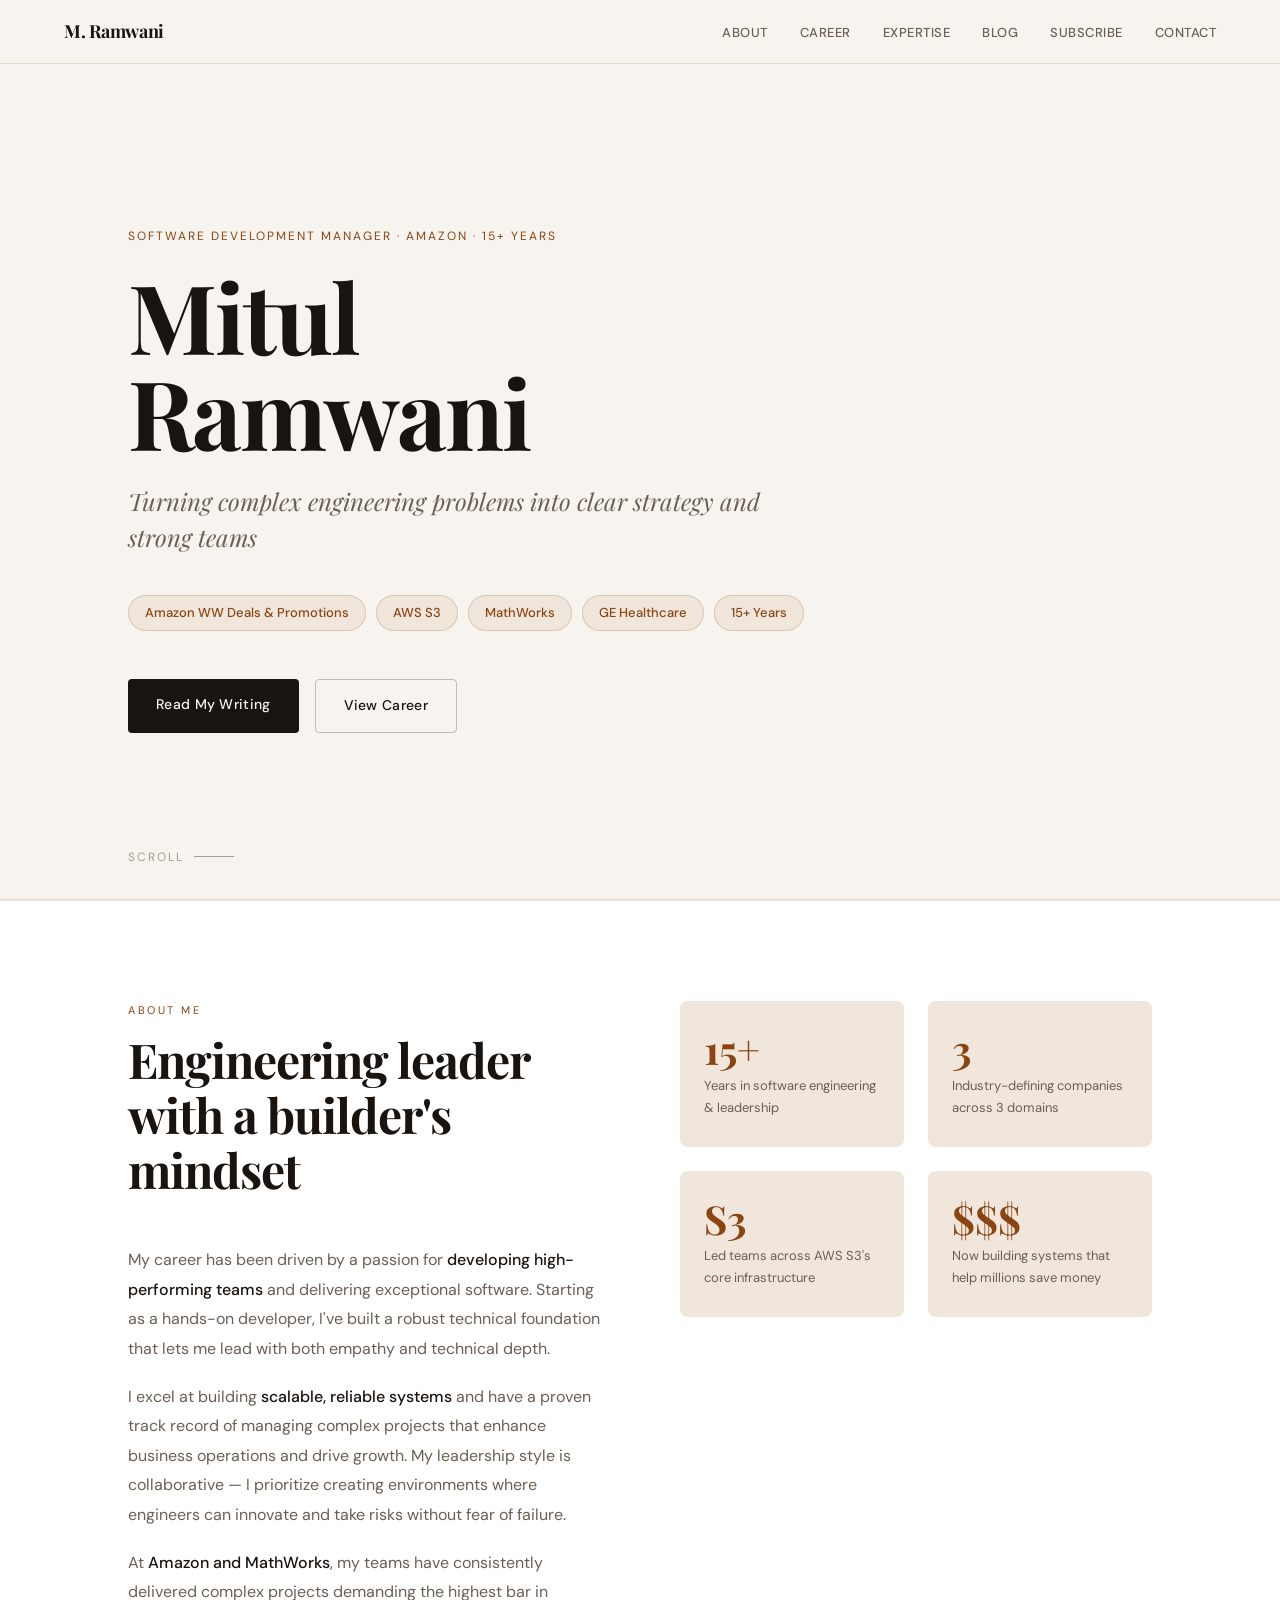
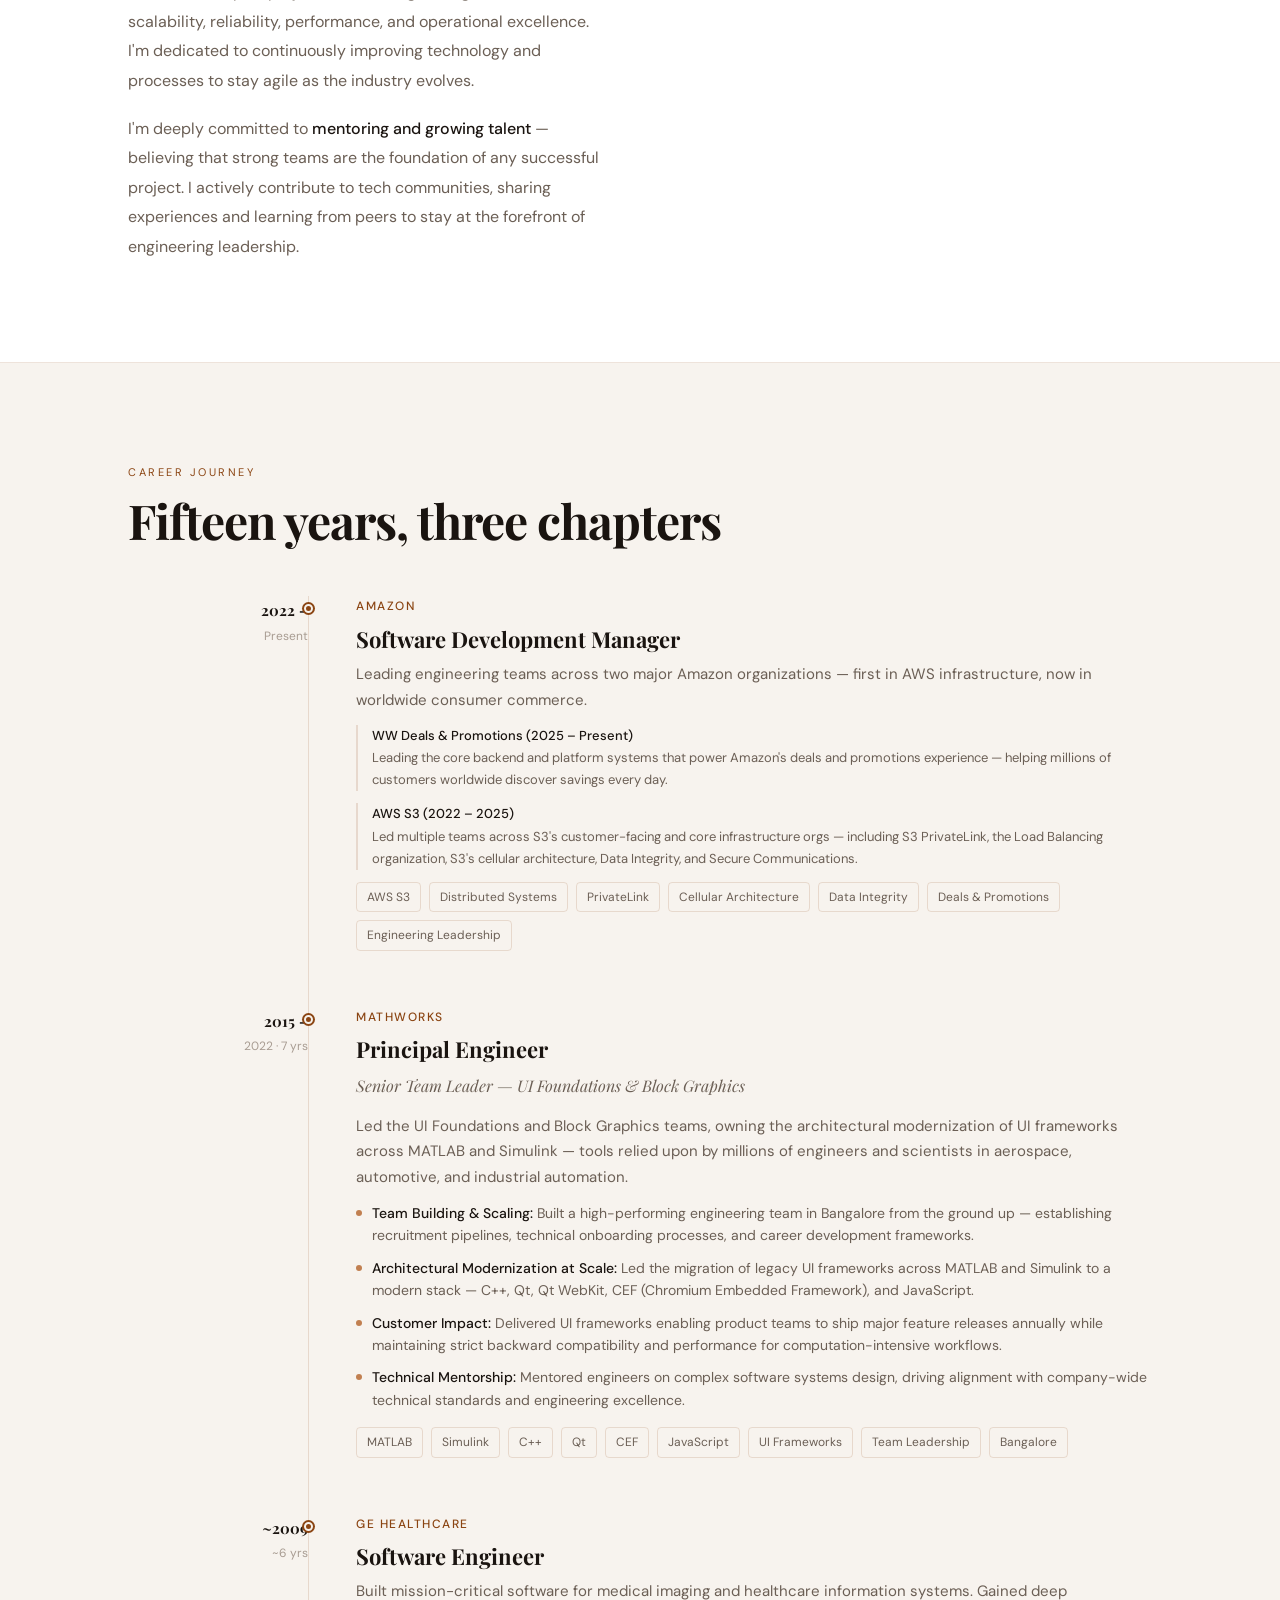
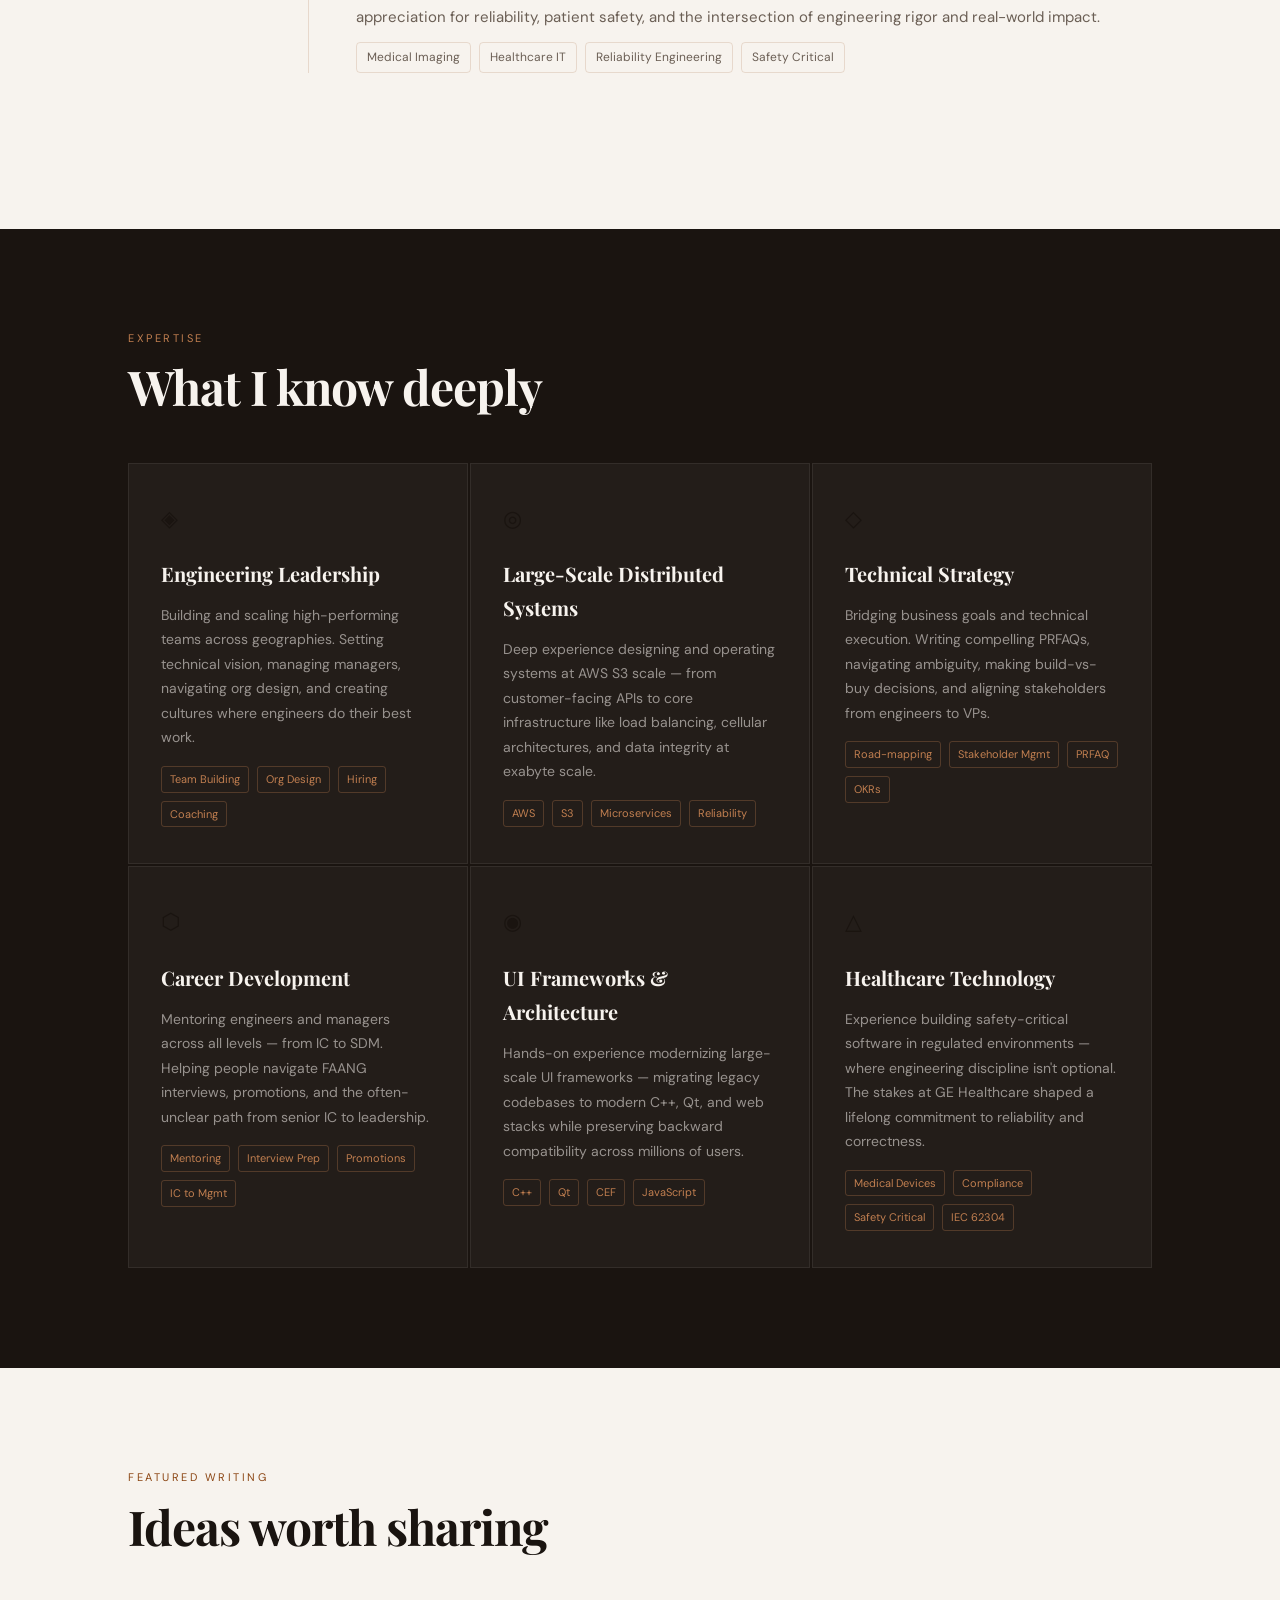
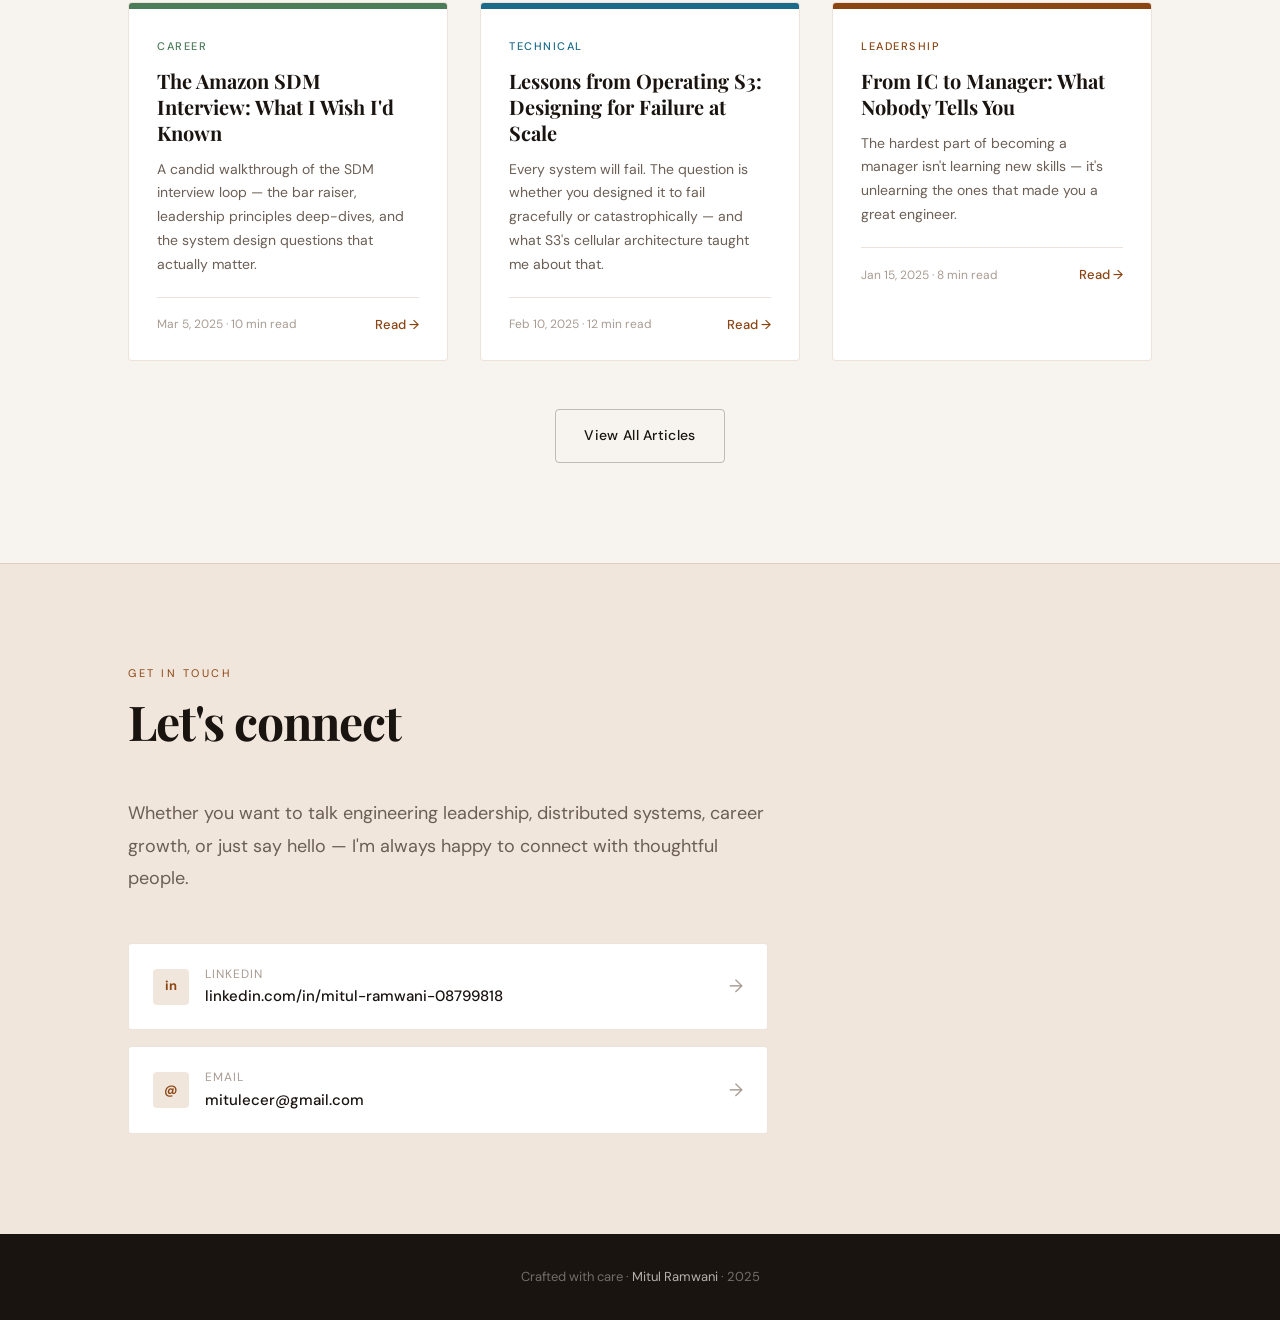
==== commit fbf741cd: "Add files via upload" ====
(no text change in the page or its own stylesheets)
